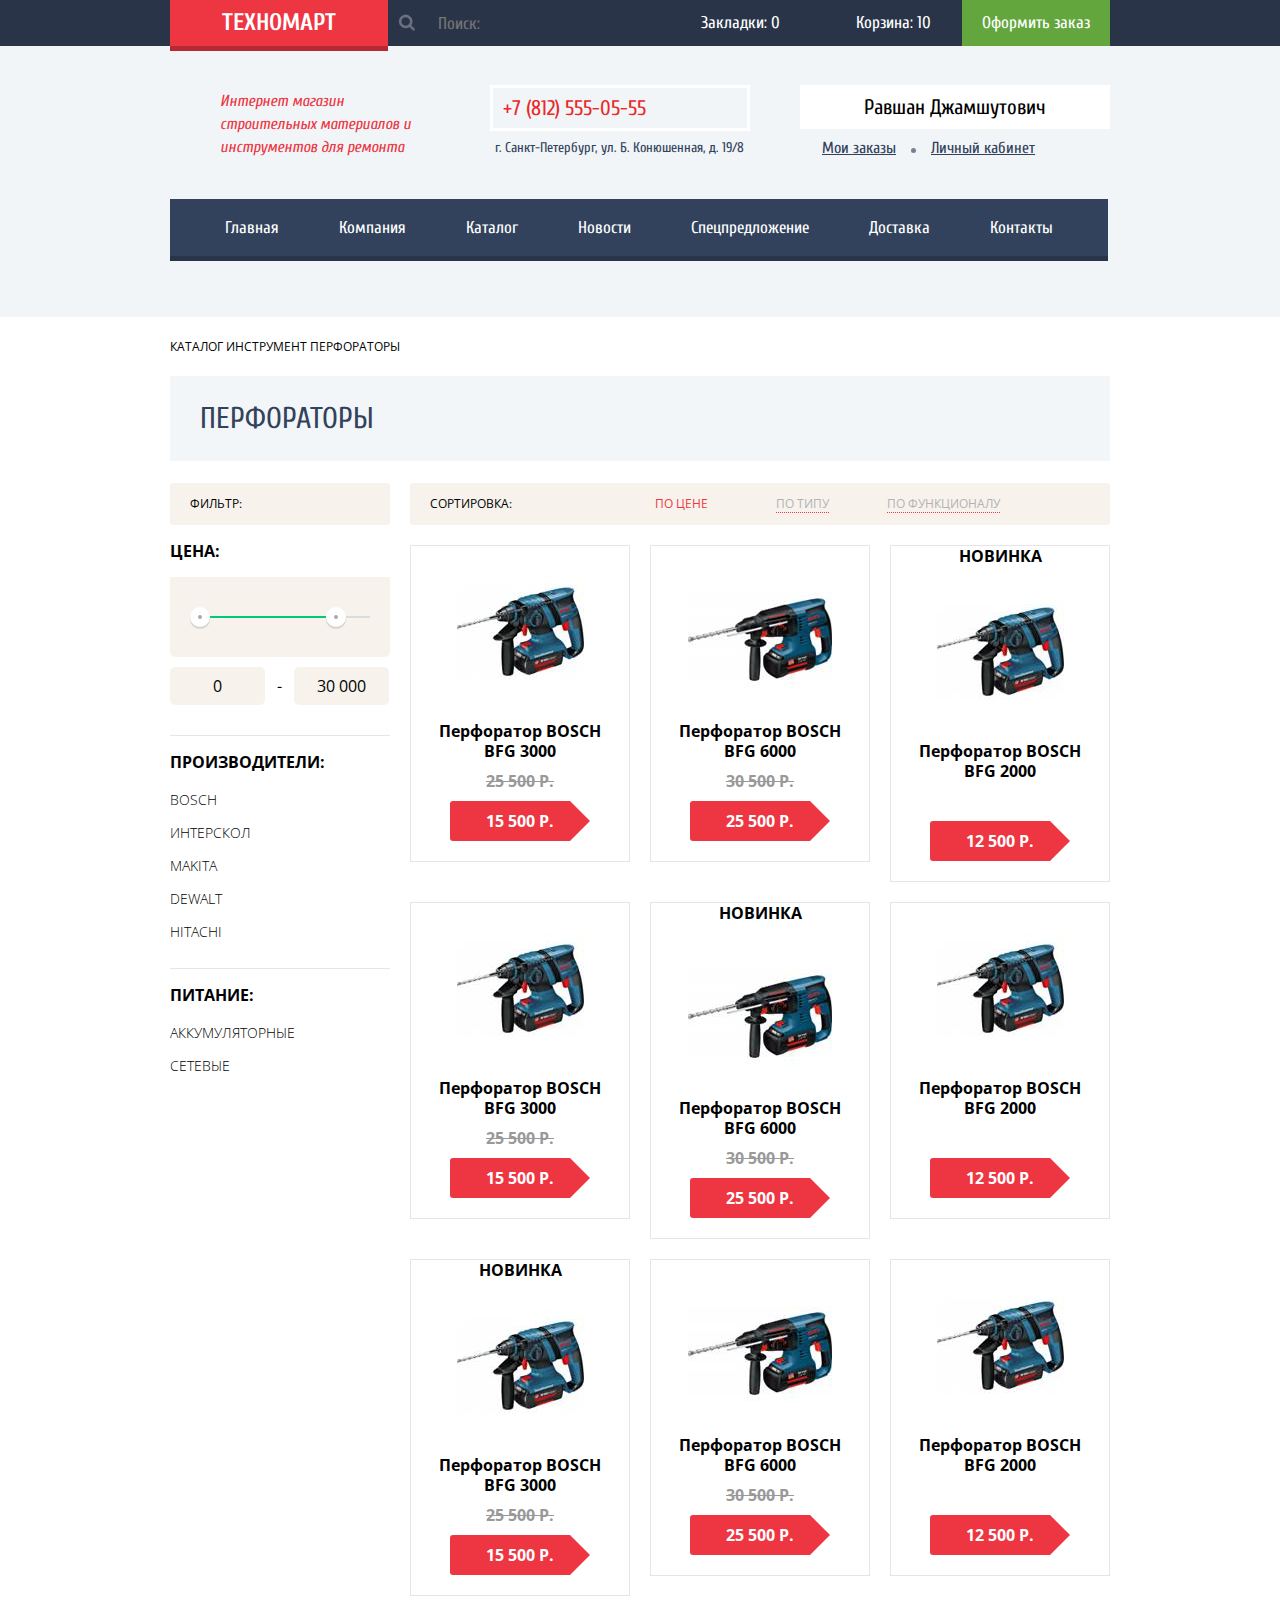
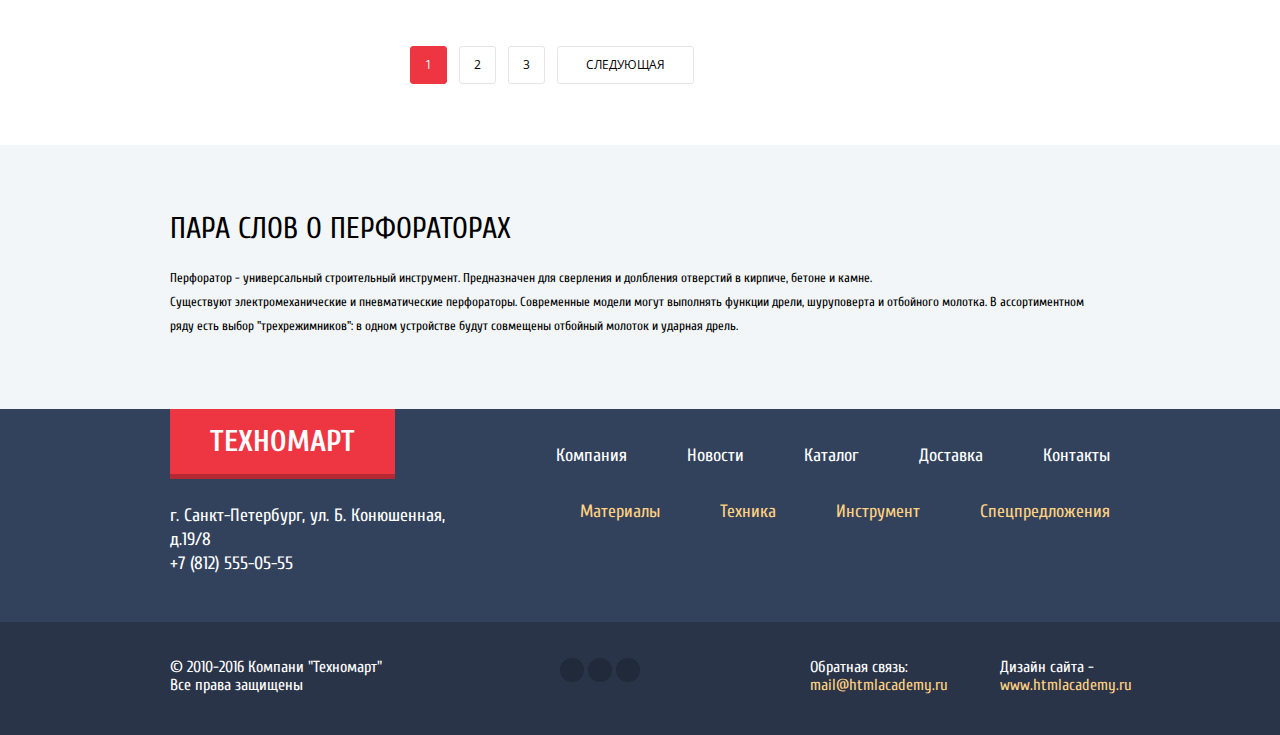
==== catalog.html @ a7010a3a "футер в каталоге" ====
<!DOCTYPE html>
<html>
  <head>
    <title>Интернет-магазин Техномарт - Каталог Товаров</title>
    <meta charset="UTF-8">
    <link href="http://fonts.googleapis.com/css?family=Cuprum:400,700,400italic,700italic&subset=latin,cyrillic" rel="stylesheet" type="text/css">
    <link href="http://fonts.googleapis.com/css?family=Open+Sans:300italic,400italic,600italic,700italic,800italic,400,300,600,700,800&subset=latin,cyrillic-ext" rel="stylesheet" type="text/css">
    <link rel="stylesheet" href="css/normalize.css">
    <link rel="stylesheet" href="css/style.css">
  </head>
  <body>
    <header class="catalog-header">
      <section class="header-top-panel">
        <div class="container clearfix">
          <a class="header-logo" href="index.html">Техномарт</a>
          <input class="search" id="search" type="search" name="search" placeholder="Поиск:">
          <div class="top-panel-right-side">
            <a class="icon-bookmark bookmark spec-menu-item active-bookmark" href="#">Закладки: <span class="bookmark-count">0</span></a>
            <a class="icon-basket basket spec-menu-item active-basket" href="#">Корзина: <span class="basket-count">10</span></a>
            <a class="order" href="#">Оформить заказ</a>
          </div>
        </div>
      </section>
      <div class="container">
        <section class="header-middle-panel clearfix">
          <p class="shop-description">Интернет магазин строительных материалов и инструментов для ремонта</p>
          <div class="address">
            <p class="icon-phone phone-number">+7 (812) 555-05-55</p>
            <p class="street">г. Санкт-Петербург, ул. Б. Конюшенная, д. 19/8</p>
          </div>
          <div class="account-menu catalog-account-menu login-menu">
            <a class="icon-login account-menu-btn account-menu-enter catalog-account-menu-enter" href="#">Войти</a>
            <a class="account-menu-btn account-menu-registration catalog-account-menu-registration" href="#">Регистрация</a>
          </div>
          <div class="user-menu catalog-user-menu login-menu">
            <a class="icon-user account-menu-btn user-menu-profile-btn catalog-user-menu-profile-btn" href="#">Равшан Джамшутович</a>
            <a class="icon-logout logout-btn catalog-logout-btn account-menu-btn" href="#"></a>
            <a class="user-ref user-menu-orders catalog-user-menu-orders" href="#">Мои заказы</a>
            <a class="user-ref user-menu-profile catalog-user-menu-profile" href="#">Личный кабинет</a>
          </div>
        </section>
        <ul class="header-top-menu clearfix">
          <li><a href="index.html">Главная</a></li>
          <li><a href="#">Компания </a></li>
          <li><a href="index.html">Каталог</a></li>
          <li><a href="#">Новости</a></li>
          <li><a href="#">Спецпредложение</a></li>
          <li><a href="#">Доставка</a></li>
          <li><a href="#">Контакты</a></li>
        </ul>
      </div>
    </header>

    <div class="container clearfix">
      <div class="breadcrumbs">
          <a class="icon-home" href="/"></a>
          <a class="icon-right" href="#">Каталог</a>
          <a class="icon-right" href="#">Инструмент</a>
          <span class="icon-right">Перфораторы</span>
      </div>
      <h1 class="catalog-title">Перфораторы</h1>
      <aside class="catalog-refine-controls">
        <div class="catatalog-refine-control-top">
          <div class="catalog-refine-control-title top-bar">Фильтр:</div>
        </div>
        <section class="catalog-control">
          <div class="catalog-control-header">
            <a class="icon-up catalog-control-sub-title sub-title" href="#">Цена:</a>
          </div>
          <div class="catalog-range-filter">
            <div class="range-controls">
              <div class="scala"><div class="bar"></div></div>
              <div class="toggle min-toggle"></div>
              <div class="toggle max-toggle"></div>
            </div>
            <div class="price-controls">
              <input class="min-price" type="text" value="0"> -
              <input class="max-price" type="text" value="30 000">
            </div>
          </div>
        </section>
        <section class="catalog-control">
          <div class="catalog-control-header">
            <a class="icon-up catalog-control-sub-title" href="#">Производители:</a>
          </div>
          <div class="firm-select">
            <ul class="firm-selector selector">
              <li><a class="icon-check-on" href="#">Bosch</a></li>
              <li><a class="icon-check-off" href="#">Интерскол</a></li>
              <li><a class="icon-check-on" href="#">Makita</a></li>
              <li><a class="icon-check-off" href="#">Dewalt</a></li>
              <li><a class="icon-check-off blocked" href="#">Hitachi</a></li>
            </ul>
          </div>
        </section>
        <section class="catatalog-control">
          <div class="catalog-control-header">
            <a class="icon-up catalog-control-sub-title" href="#">Питание:</a>
          </div>
          <div class="power-select">
            <ul class="power-selector selector">
              <li><a class="icon-circle-dot" href="#">Аккумуляторные</a></li>
              <li><a class="icon-circle" href="#">Сетевые</a></li>
            </ul>
          </div>
        </section>
      </aside>
      <section class="catalog-items catalog-catalog-items">
        <div class="catalog-items-sort-bar top-bar">
          <span class="sort">Сортировка:</span>
          <a class="sort-by-price sort-active" href="#">По цене</a>
          <a class="sort-by-type" href="#">По типу</a>
          <a class="sort-by-functional" href="#"> По функционалу</a>
          <a class="icon-up-dir sort-up sort-up-active" href="#"></a>
          <a class="icon-down-dir sort-down" href="#"></a>
        </div>
        <div class="catalog-item-wrapper">
          <div class="catalog-item catalog-catalog-item">
            <div class="flag-new item-new"></div>
            <div class="actions">
                <a href="#" class="icon-basket item-btn buy">Купить</a>
                <a href="#" class="item-btn bookmark">В закладки</a>
            </div>
            <div class="image"><img src="img/bfg3000.jpg" alt="Перфоратор BOSCH BFG 3000"></div>
            <div class="title">Перфоратор BOSCH BFG 3000</div>
            <div class="old-price">25 500 Р.</div>
            <div class="price">15 500 Р.</div>
          </div>
          <div class="catalog-item catalog-catalog-item">
            <div class="flag-new item-new"></div>
            <div class="actions">
                <a href="#" class="icon-basket item-btn buy">Купить</a>
                <a href="#" class="item-btn bookmark">В закладки</a>
            </div>
            <div class="image"><img src="img/bfg6000.jpg" alt="Перфоратор BOSCH BFG 6000"></div>
            <div class="title">Перфоратор BOSCH BFG 6000</div>
            <div class="old-price">30 500 Р.</div>
            <div class="price">25 500 Р.</div>
          </div>
          <div class="catalog-item catalog-catalog-item">
            <div class="flag-new item-new new">Новинка</div>
            <div class="actions">
                <a href="#" class="icon-basket item-btn buy">Купить</a>
                <a href="#" class="item-btn bookmark">В закладки</a>
            </div>
            <div class="image"><img src="img/bfg2000.jpg" alt="Перфоратор BOSCH BFG 2000"></div>
            <div class="title">Перфоратор BOSCH BFG 2000</div>
            <div class="old-price"></div>
            <div class="price">12 500 Р.</div>
          </div>
          <div class="catalog-item catalog-catalog-item">
            <div class="flag-new item-new"></div>
            <div class="actions">
                <a href="#" class="icon-basket item-btn buy">Купить</a>
                <a href="#" class="item-btn bookmark">В закладки</a>
            </div>
            <div class="image"><img src="img/bfg3000.jpg" alt="Перфоратор BOSCH BFG 3000"></div>
            <div class="title">Перфоратор BOSCH BFG 3000</div>
            <div class="old-price">25 500 Р.</div>
            <div class="price">15 500 Р.</div>
          </div>
          <div class="catalog-item catalog-catalog-item">
            <div class="flag-new item-new new">Новинка</div>
            <div class="actions">
                <a href="#" class="icon-basket item-btn buy">Купить</a>
                <a href="#" class="item-btn bookmark">В закладки</a>
            </div>
            <div class="image"><img src="img/bfg6000.jpg" alt="Перфоратор BOSCH BFG 6000"></div>
            <div class="title">Перфоратор BOSCH BFG 6000</div>
            <div class="old-price">30 500 Р.</div>
            <div class="price">25 500 Р.</div>
          </div>
          <div class="catalog-item catalog-catalog-item">
            <div class="flag-new item-new"></div>
            <div class="actions">
                <a href="#" class="icon-basket item-btn buy">Купить</a>
                <a href="#" class="item-btn bookmark">В закладки</a>
            </div>
            <div class="image"><img src="img/bfg2000.jpg" alt="Перфоратор BOSCH BFG 2000"></div>
            <div class="title">Перфоратор BOSCH BFG 2000</div>
            <div class="old-price"></div>
            <div class="price">12 500 Р.</div>
          </div>
          <div class="catalog-item catalog-catalog-item">
            <div class="flag-new item-new new">Новинка</div>
            <div class="actions">
                <a href="#" class="icon-basket item-btn buy">Купить</a>
                <a href="#" class="item-btn bookmark">В закладки</a>
            </div>
            <div class="image"><img src="img/bfg3000.jpg" alt="Перфоратор BOSCH BFG 3000"></div>
            <div class="title">Перфоратор BOSCH BFG 3000</div>
            <div class="old-price">25 500 Р.</div>
            <div class="price">15 500 Р.</div>
          </div>
          <div class="catalog-item catalog-catalog-item">
            <div class="flag-new item-new"></div>
            <div class="actions">
                <a href="#" class="icon-basket item-btn buy">Купить</a>
                <a href="#" class="item-btn bookmark">В закладки</a>
            </div>
            <div class="image"><img src="img/bfg6000.jpg" alt="Перфоратор BOSCH BFG 6000"></div>
            <div class="title">Перфоратор BOSCH BFG 6000</div>
            <div class="old-price">30 500 Р.</div>
            <div class="price">25 500 Р.</div>
          </div>
          <div class="catalog-item catalog-catalog-item">
            <div class="flag-new item-new"></div>
            <div class="actions">
                <a href="#" class="icon-basket item-btn buy">Купить</a>
                <a href="#" class="item-btn bookmark">В закладки</a>
            </div>
            <div class="image"><img src="img/bfg2000.jpg" alt="Перфоратор BOSCH BFG 2000"></div>
            <div class="title">Перфоратор BOSCH BFG 2000</div>
            <div class="old-price"></div>
            <div class="price">12 500 Р.</div>
          </div>
        </div>
        <div class="page-switcher">
          <a class="btn-prev" href="#">Предыдущая</a>
          <a class="page page-active" href="#">1</a>
          <a class="page" href="#">2</a>
          <a class="page" href="#">3</a>
          <a class="btn-next" href="#">Следующая</a>
        </div>
      </section>
    </div>

    <section class="items-description">
      <div class="container">
        <div class="items-description-title">Пара слов о перфораторах</div>
        <p class="items-description-text text">Перфоратор - универсальный строительный инструмент.
          Предназначен для сверления и долбления отверстий в кирпиче, бетоне и камне.<br>
          Существуют электромеханические и пневматические перфораторы. Современные модели могут
          выполнять функции дрели, шуруповерта и отбойного молотка. В ассортиментном ряду есть
          выбор "трехрежимников": в одном устройстве будут совмещены отбойный молоток и ударная дрель.</p>
      </div>
    </section>

    <footer>
      <section class="footer-top-panel">
        <div class="container clearfix">
          <div class="footer-address">
            <a class="footer-logo" href="index.html">Техномарт</a>
            <p>г. Санкт-Петербург, ул. Б. Конюшенная, д.19/8</p>
            <p>+7 (812) 555-05-55</p>
          </div>
          <div class="footer-menu clearfix">
            <ul class="footer-menu-top menu">
              <li><a href="#">Компания</a></li>
              <li><a href="#">Новости</a></li>
              <li><a href="catalog.html">Каталог</a></li>
              <li><a href="#">Доставка</a></li>
              <li><a href="#">Контакты</a></li>
            </ul>
            <ul class="footer-menu-bottom menu">
              <li><a href="#">Материалы</a></li>
              <li><a href="#">Техника</a></li>
              <li><a href="#">Инструмент</a></li>
              <li><a href="#">Спецпредложения</a></li>
            </ul>
          </div>
        </div>
      </section>
      <section class="footer-bottom-panel">
        <div class="container clearfix">
          <p class="copyright">&copy; 2010-2016 Компани "Техномарт" Все права защищены</p>
          <div class="social-buttons">
            <a class="icon-vk btn-social" href="http://vk.com"></a>
            <a class="icon-facebook btn-social" href="http://facebook.com"></a>
            <a class="icon-instagramm btn-social" href="http://instagram.com"></a>
          </div>
          <div class="designer contact-text"><p>Дизайн сайта -</p><a class="ref" href="http://htmlacademy.ru">www.htmlacademy.ru</a></div>
          <div class="email contact-text"><p>Обратная связь:</p><a class="ref" href="mailto:mail@htmlacademy.ru">mail@htmlacademy.ru</a></div>
        </div>
      </section>
    </footer>
  </body>
</html>
---- css/style.css ----
html, body {
  min-width: 960px;
  padding: 0;
  font-size: 16px;
  font-family: 'Cuprum', sans-serif;
}

 a:link,
 a:visited,
 a:hover,
 a:active {
  text-decoration: none;
  color: #fff;
}

.container {
  width: 940px;
  margin: 0 auto;
  padding: 1px 20px;
}

.header-top-panel .container {
  padding-top: 0;
  padding-bottom: 0;
}

.btn {
  display: inline-block;
  padding-top: 14px;
  padding-bottom: 14px;
  font-size: 14px;
  text-transform: uppercase;
  background-color: #ee3643;
  border-radius: 5px;
}

.btn:hover {
  background-color: #ca2c37;
}
.btn:active {
  background-color: #ba2732;
}

.new-banner {
  position: absolute;
  top: 0;
  right: 0;
  z-index: 10;
  display: none;
  width: 60px;
  height: 60px;
  background-image: url("../img/new-banner.png");
  background-repeat: no-repeat;
}

.item-new {
  top: -1px;
  right: -1px;
}

.new {
  display: inline-block;
}

.clearfix:after {
  content: "";
  display: table;
  clear: both;
}

header {
  margin-bottom: 60px;
  background-color: #f1f5f7;
}

.header-top-panel {
  margin-bottom: 38px;
  font-size: 0;
  line-height: 18px;
  color: #fff;
  background-color: #293449;
}

.header-logo {
  display: block;
  float: left;
  padding: 10px 52px;
  font-size: 24px;
  line-height: 26px;
  font-weight: bold;
  text-transform: uppercase;
  background-color: #ee3643;
  box-shadow: 0 5px 0 #b52933;
}

.header-logo:hover {
  background-color: #ca2c37;
}
.header-logo:active {
  background-color: #ba2732;
}

.search {
  float: left;
  width: 100%;
  max-width: 213px;
  padding-top: 13.5px;
  padding-left: 50px;
  padding-bottom: 13.5px;
  font-size: 17px;
  color: #fff;
  white-space: nowrap;
  background-color: #293449;
  background-image: url("../img/sprite.png");
  background-repeat: no-repeat;
  background-position: 0 -1079px;
  border: none;
  overflow: hidden;
}

.bookmark-count,
.basket-count {
  display: inline-block;
  width: 15px;
  text-align: left;
}

.search:hover {
  background-color: #212a3a;
  background-position: 0 -1190px;
}

.search:focus {
  color: #000;
  background-color: #fff;
  background-position: 0 -1153px;
  outline: none;
}

.top-panel-right-side {
  float: right;
  text-align: right;
}

.spec-menu-item {
  display: inline-block;
  padding: 14px 0;
  padding-left: 40px;
  padding-right: 30px;
  font-size: 17px;
}

a.spec-menu-item:before {
  margin-right: 15px;
  margin-left: 0;
}

.spec-menu-item:hover {
  background-color: #212a3a;
}
.spec-menu-item:hover:before {
  opacity: 1;
}
.spec-menu-item:active:before {
  opacity: .7;
}

.bookmark:active,
.basket:active {
  background-color: #161d29;
}

.order {
  display: inline-block;
  padding: 14px 20px;
  background-color: #63a63e;
  font-size: 17px;
}

.order:hover {
  background-color: #5fbb2d;
}
.order:active {
  background-color: #518534;
}

.header-middle-panel {
  margin-bottom: 40px;
}

.shop-description {
  float: left;
  width: 195px;
  margin: 0;
  margin-left: 50px;
  margin-top: 5px;
  line-height: 23px;
  font-style: italic;
  color: #ee3643;
}

.address {
  float: left;
  width: 260px;
  margin-left: 75px;
}

.phone-number {
  position: relative;
  display: block;
  padding: 8px 0;
  padding-left: 10px;
  padding-right: 20px;
  margin: 0;
  margin-bottom: 8px;
  font-size: 21px;
  color: #e9292a;
  border: 3px solid #ffffff;
}

 p.icon-phone:before {
  padding-right: 5px;
  color: #000;
}

.street {
  font-size: 14px;
  margin: 0;
  margin-left: 5px;
  line-height: 18px;
  color: #32425c;
}

.login-menu {
  float: right;
  width: 350px;
  font-size: 0;
  text-align: right;
}

.login-menu a:link,
.login-menu a:visited {
  color: #000;
}

.account-menu-btn {
  display: inline-block;
  font-size: 21px;
  background-color: #fff;
}

.login-menu .account-menu-btn:hover {
  color: #ee3643;
}

.login-menu .account-menu-btn:hover:before {
  color: #404f67;
  opacity: 1;
}

.login-menu .account-menu-btn:active,
.login-menu .account-menu-btn:active:before {
  color: #c5c5c5;
}

.account-menu-enter-btn {
  position: relative;
  padding: 10px 25px;
  padding-left: 15px;
}

a.icon-login:before {
  padding-right: 5px;
}

.account-menu-registration-btn {
  padding: 10px 25px;
  margin-left: 10px;
}

.user-menu-profile-btn {
  position: relative;
  width: 290px;
  padding: 10px 0;
  padding-left: 10px;
  padding-right: 10px;
  margin-bottom: 10px;
  text-align: center;
}

a.icon-user:before {
  padding-right: 10px;
  font-size: 18px;
}

.login-menu .user-menu-profile-btn:hover {
  color: #000;
}
.login-menu .user-menu-profile-btn:active {
  color: #c5c5c5;
}

.login-menu .user-menu-profile-btn:hover:before {
  color: #32425c;
  opacity: 1;
}

.login-menu .user-menu-profile-btn:active:before {
  color: #c5c5c5;
}

a.icon-logout:before {
  padding-top: 11px;
  padding-left: 20px;
  padding-right: 5px;
  padding-bottom: 12px;
}

.user-menu .user-ref {
  display: inline-block;
  font-size: 16px;
  text-decoration: underline;
}

.user-menu .catalog-user-menu-profile  {
  margin-right: 75px;
}

.user-menu .user-ref:link,
.user-menu .user-ref:visited {
  color: #32425c;
}

.user-menu a.user-ref:hover {
  color: #ee3643;
  }
.user-menu a.user-ref:active {
  color: #c5cad0;
}

.user-menu .user-menu-orders {
  margin-left: 20px;
}

.user-menu .user-menu-orders:after {
  content: "";
  display: inline-block;
  width: 5px;
  height: 5px;
  margin: 0 15px;
  background-color: #768293;
  border-radius: 50%;
}

.account-menu {
  display: block;
}
.account-menu-enter-btn {
  display: inline-block;
}
.account-menu-registration-btn {
  display: inline-block;
}

.user-menu {
  display: none;
}
.user-menu-profile-btn {
  display: none;
}
.user-menu-orders {
  display: none;
}
.user-menu-profile {
  display: none;
}
.logout-btn {
  display: none;
}

.catalog-account-menu {
  display: none;
  }
.catalog-account-menu-enter-btn {
  display: none;
  }
.catalog-account-menu-registration-btn {
  display: none;
  }

.catalog-user-menu {
  display: block;
  }
.catalog-user-menu-profile-btn {
  display: inline-block;
  }
.catalog-user-menu-orders {
  display: inline-block;
  }
.catalog-user-menu-profile {
  display: inline-block;
  }
.catalog-logout-btn {
  display: inline-block;
  }

.header-top-menu {
  padding: 0;
  margin-bottom: 55px;
}

.header-top-menu li {
  float: left;
  list-style: none;
  background-color: #32425c;
  border-bottom: 5px solid #293449;
}

.header-top-menu li a {
  display: block;
  padding: 20px 30px;
  font-size: 17px;
  line-height: 17px;
}

.header-top-menu li:first-child a {
  margin-left: 25px;
}

.header-top-menu li:last-child a {
  margin-right: 25px;
}

.header-top-menu li:hover a {
  background-color: #293449;
}
.header-top-menu li:active a {
  background-color: #1d2739;
}
.header-top-menu li:active a {
  color: #a8abaf;
}

.catalog-header {
  margin-bottom: 0;
}

.promo-block {
  margin-bottom: 30px;
}

.block {
  position: relative;
  float: left;
  width: 300px;
  padding-right: 95px;
  margin-right: 20px;
  margin-bottom: 20px;
  background-color: #126578;
  box-sizing: border-box;
  overflow: hidden;
}

.block:nth-child(n+3) {
  float: right;
  margin-right: 0;
}

.block-title {
  margin-top: 23px;
  margin-left: 25px;
  margin-bottom: 15px;
  font-size: 24px;
  font-weight: bold;
  color: #fff;
}

.block-btn {
  display: inline-block;
  padding: 12px 25px;
  margin-left: 20px;
  margin-bottom: 20px;
  font-size: 14px;
  text-transform: uppercase;
  background-color: rgba(100,100,100,.2);
  border-radius: 4px;
}

.block:nth-child(3) .block-btn {
  padding: 12px 30px;
}
.block:last-child .block-btn   {
  padding: 12px 35px;
}
.block-btn:hover {
  background-color: rgba(100,100,100,.5);
}
.block-btn:active {
  background-color: rgba(100,100,100,.7);
}
.materials {
  background-color: #f6b22d;
}
.tools {
  background-color: #4aafde;
}
.equipment {
  background-color: #cc79d1;
}
.sale {
  background-color: #85d179;
}
.delivery {
  background-color: #f6b22d;
}

.materials:before {
  content: "";
  position: absolute;
  right: 35px;
  top: 50%;
  display: inline-block;
  width: 44px;
  height: 65px;
  margin-top: -32.5px;
  background-image: url("../img/button_materials.png");
  background-repeat: no-repeat;
}

.tools:before {
  content: "";
  position: absolute;
  right: 25px;
  top: 50%;
  display: inline-block;
  width: 75px;
  height: 61px;
  margin-top: -30.5px;
  background-image: url("../img/button_tools.png");
  background-repeat: no-repeat;
}

.equipment:before {
  content: "";
  position: absolute;
  right: 25px;
  top: 50%;
  display: inline-block;
  width: 78px;
  height: 62px;
  margin-top: -31px;
  background-image: url("../img/button_equipment.png");
  background-repeat: no-repeat;
}

.sale:before {
  content: "";
  position: absolute;
  right: 40px;
  top: 50%;
  display: inline-block;
  width: 59px;
  height: 72px;
  margin-top: -36px;
  background-image: url("../img/button_sale.png");
  background-repeat: no-repeat;
}

.delivery:before {
  content: "";
  position: absolute;
  right: 25px;
  top: 50%;
  display: inline-block;
  width: 78px;
    height: 63px;
  margin-top: -31.5px;
  background-image: url("../img/button_delivery.png");
  background-repeat: no-repeat;
}

.promo-slider {
  position: relative;
  float: left;
  width: 620px;
  height: 270px;
  background-color: #664277;
}

.promo-slider .promo-slide {
  position: absolute;
  width: 100%;
  height: 100%;
  padding: 0;
  margin: 0;
}

.promo-slider img {
  width: 100%;
  height: 100%;
}

.promo-slide-title {
  position: absolute;
  width: 50%;
  padding-top: 25px;
  padding-left: 25px;
  margin: 0;
  color: #fff;
}

.promo-slide-title h4 {
  padding: 0;
  margin: 0;
  font-size: 36px;
  font-weight: bold;
  text-transform: uppercase;
}

.promo-slide-title p {
  padding: 0;
  margin: 0;
  font-size: 18px;
  line-height: 24px
}

a.promo-slider-btn:before {
  position: absolute;
  z-index: 500;
  display: block;
  padding: 0;
  margin: 0;
  margin-top: -23px;
  font-size: 46px;
  opacity: 1;
}

a.icon-left:before {
  top: 50%;
  left: 15px;
}

a.icon-right:before {
  top: 50%;
  right: 15px;
}

.open-catalog-btn {
  position: absolute;
  bottom: 25px;
  left: 25px;
  z-index: 500;
  padding-left: 50px;
  padding-right: 50px;
  margin: 0;
}

.promo-slide {
  display: none;
}

.switcher {
  position: relative;
  margin-top: 210px;
  text-align: center
}

.switch-btn {
  display: inline-block;
  width: 6px;
  height: 6px;
  background-color: #fff;
  border: 2px solid #fff;
  border-radius: 50%;
}

.switch-btn-1 {
  margin-right: 5px;
}

.active-promo-slide {
  display: block;
}
.active-switch-btn {
  background-color: red;
}

.index-title {
  margin-bottom: 20px;
  background-color: #f7f3ec;
}

.index-title  h3 {
  display: inline-block;
  max-width: 450px;
  margin: 25px 30px;
  margin-right: 0;
  font-size: 30px;
  text-transform: uppercase;
  color: #32425c;
}

.all-items-btn {
  float: right;
  max-width: 300px;
  padding: 10px 55px;
  padding-right: 55px;
  margin-right: 25px;
  margin-top: 25px;
  margin-bottom: 25px;
  white-space: nowrap;
  overflow: hidden;
}

.all-firms-btn {
  float: right;
  padding: 10px 70px;
  padding-right: 70px;
  margin-right: 25px;
  margin-top: 25px;
}


.catalog-item {
  position: relative;
  display: inline-block;
  width: 218px;
  margin-right: 16px;
  margin-bottom: 20px;
  font-family: 'Open Sans', sans-serif;
  line-height: 20px;
  font-weight: 700;
  text-transform: uppercase;
  text-align: center;
  vertical-align: top;
  background-color: #fff;
  border: 1px solid #e5e5e5;
}

.catalog-item:nth-child(4n) {
  margin-right: 0;
}

.catalog-item img {
  max-width: 210px;
  max-height: 170px;
}

.actions {
  position: absolute;
  top: 0;
  left: 0;
  z-index: 20;
  display: none;
  width: 218px;
  height: 88px;
  padding: 40px 0;
  font-family: 'Cuprum', sans-serif;
  background-color: rgba(255,255,255,0.9);
}

.item-btn {
  display: block;
  width: 129px;
  padding: 7px 0;
  margin: 0 auto;
  margin-bottom: 7px;
  font-size: 14px;
  line-height: 18px;
  text-decoration: none;
  color: #fff;
  background-color: #63a63e;
  border: 3px solid #63a63e;
  border-bottom-color: #367315;
  border-radius: 5px;
}

.catalog-item .buy {
  position: relative;
  width: 124px;
  padding-right: 5px;
}

.catalog-item a.icon-basket:before {
  padding-right: 15px;
  font-size: 16px;
}

.catalog-item .bookmark {
  color: #32425c;
  background: #fff;
  border-bottom-color: #63a63e;
}

.catalog-item:hover .actions {
  display: block;
}
.catalog-item:hover {
  box-shadow: 0 5px 15px 3px #bababa;
}

.catalog-item:hover .new-banner {
  top: 0;
  right: 0;
}

.buy:hover {
  background-color: #5fbb2d;
  border-top-color: #5fbb2d;
  border-left-color: #5fbb2d;
  border-right-color: #5fbb2d;
}

.buy:active {
  background-color: #518534;
  border-color: #518534;
}

.buy:hover:before {
  opacity: 1;
}

.bookmark:hover {
  border-color: #32425c;
}

.bookmark:active {
  color: #c1c6ce;
  border-color: #c1c6ce;
}

.image {
  width: 218px;
  height: 130px;
  padding-top: 30px;
}

.catalog-item > .title {
  min-height: 20px;
  padding: 0 20px;
  margin-top: 15px;
  margin-bottom: 10px;
  text-transform: none;
}

.price {
  position: relative;
  width: 80px;
  padding: 10px 30px;
  margin: 10px auto;
  margin-bottom: 20px;
  color: #fff;
  background: #ee3643;
  border-radius: 3px;
}

.price:after {
  content: "";
  position: absolute;
  top: 0;
  right: -20px;
  width: 0;
  height: 0;
  border: 20px solid #fff;
  border-left-color: #ee3643;
}

.old-price {
  min-height: 20px;
  text-decoration: line-through;
  color: #999;
}

.catalog-items-sort-bar {
  position: relative;
}

.catalog-items-sort-bar span {
  display: inline-block;
  margin-top: 12px;
  margin-bottom: 12px;
}

.catalog-items-sort-bar a {
  margin-top: 12px;
  margin-bottom: 12px;
}

.catalog-items-sort-bar > a {
  border-bottom: 1px dotted #ee3643;
}

.catalog-items-sort-bar a:link,
.catalog-items-sort-bar a:visited,
.catalog-items-sort-bar a:active {
  color: #b2b2b2;
}

.sort {
  margin-left: 20px;
}

.sort-by-price {
  margin-left: 140px;
}

.sort-by-type {
  margin-left: 65px;
}

.sort-by-functional {
  margin-left: 55px;
}

.catalog-items-sort-bar a:hover {
  color: #000;
  border-bottom: 1px solid #ee3643;
}

a.sort-up,
a.sort-down {
  position: absolute;
  top: 50%;
  margin-top: -12.5px;
  font-size: 23px;
  border: none;
}

a.icon-up-dir {
  right: 40px;
}

a.icon-down-dir {
  right: 10px;
}

.catalog-items-sort-bar .sort-up-active:before,
.catalog-items-sort-bar .sort-down-active:before {
  color: #ee3643;
  opacity: 1;
}

.catalog-items-sort-bar .sort-up:hover:before,
.catalog-items-sort-bar .sort-down:hover:before {
  opacity: .5;
}

.catalog-items-sort-bar .sort-up:hover,
.catalog-items-sort-bar .sort-down:hover {
  border: none;
}

.catalog-items-sort-bar .sort-up-active:hover:before,
.catalog-items-sort-bar .sort-down-active:hover:before {
  opacity: 1;
}

.catalog-items-sort-bar .sort-active,
.catalog-items-sort-bar .sort-active:hover {
  border: none;
}

.catalog-items-sort-bar .sort-active:link,
.catalog-items-sort-bar .sort-active:hover,
.catalog-items-sort-bar .sort-active:visited,
.catalog-items-sort-bar .sort-active:active {
  color: #ee3643; }

.catalog-catalog-items {
  float: right;
  width: 700px;
  margin-bottom: 0;
}

.catalog-catalog-item {
  margin-bottom: 20px;
}

.catalog-catalog-item:nth-child(4n) {
  margin-right: 16px;
}
.catalog-catalog-item:nth-child(3n) {
  margin-right: 0;
}

.catalog-catalog-item:nth-last-child(1),
.catalog-catalog-item:nth-last-child(2),
.catalog-catalog-item:nth-last-child(3) {
  margin-bottom: 0;
}

.page-switcher a {
  display: inline-block;
  padding: 9px 14px;
  margin-top: 50px;
  margin-bottom: 60px;
  margin-right: 8px;
  font-family: 'Open Sans', sans-serif;
  font-size: 12px;
  line-height: 18px;
  text-transform: uppercase;
  border: 1px solid #e5e5e5;
  border-radius: 3px;
}
a.btn-next {
  padding-left: 28px;
  padding-right: 28px;
}

.page-switcher .page-active {
  background-color: #ee3643;
  border-color: #ee3643;
  border-radius: 3px;
}
.page-switcher a:link,
.page-switcher a:visited {
  color: #000;
}

.page-switcher .page-active:link,
.page-switcher .page-active:visited {
  color: #fff;
}

.page-switcher a:hover {
  border: 1px solid #bdc6ca;
}
.page-switcher a:active {
  border: 1px solid #ee3643;
}

.page-switcher .page-active:hover {
  border-color: #ee3643;
}

.page-switcher .page-active:active {
  border-color: #ee3643;
}

.page-switcher .btn-prev {
  display: none;
}

.catalog-firms {
  margin-bottom: 65px;
}

.catalog-firm {
  float: left;
  width: 218px;
  height: 145px;
  margin-right: 20px;
  margin-bottom: 20px;
  text-align: center;
  background-color: #fff;
  border: 1px solid #e5e5e5;
}

.catalog-firm:hover {
  box-shadow: 0 7px 30px 3px #bababa;
}

.catalog-firm:active {
  box-shadow: 0 3px 10px 3px #bababa;
  opacity: .4;
}

.catalog-firm:nth-child(4n) {
  margin-right: 0;
}

.catalog-firm a {
  display: block;
  height: inherit;
}

.catalog-firm img {
  display: block;
  max-width: 210px;
  max-height: 130px;
  margin: 0 auto;
}

.catalog-firm .firm-logotip-1 {
  margin-top: 55px;
}
.catalog-firm .firm-logotip-2 {
  margin-top: 55px;
}
.catalog-firm .firm-logotip-3 {
  margin-top: 50px;
}
.catalog-firm .firm-logotip-4 {
  margin-top: 20px;
}
.catalog-firm .firm-logotip-5 {
  margin-top: 55px;
}
.catalog-firm .firm-logotip-6 {
  margin-top: 35px;
}
.catalog-firm .firm-logotip-7 {
  margin-top: 25px;
}
.catalog-firm .firm-logotip-8 {
  margin-top: 35px;
}

.services {
  margin-bottom: 75px;
  background-color: #f2f6f8;
}

.services-title {
  margin-top: 60px;
  margin-bottom: 25px;
  font-size: 30px;
  text-transform: uppercase;
}

.services-description {
  width: 400px;
  margin-bottom: 70px;
  font-size: 14px;
  line-height: 24px;
}

.tabs {
  position: relative;
  float: left;
  width: 240px;
  padding: 0;
  margin: 0;
  margin-bottom: 100px;
  list-style: none;
  background-color: #32425c;
}

.tabs:after {
  content: "";
  position: absolute;
  top: 50%;
  right: 0;
  width: 10px;
  height: 272px;
  margin-top: -136px;
  background-image: url("../img/vert-border.png");
  background-repeat: no-repeat;
}

.tabs a {
  display: block;
  padding: 18px 22px;
  font-size: 21px;
  font-weight: bold;
  box-shadow:
    0 1px #293449,
    0 -1px #405069;
}

.tabs .active-tab a {
  background-color: #fff;
  box-shadow: none;
}

.tabs .active-tab a:link,
.tabs .active-tab a:visited,
.tabs .active-tab a:active {
  color: #32425c;
}

.tabs li a:hover {
  background-color: #293449;
}

.tabs .active-tab a:hover {
  color: #32425c;
  background-color: #fff;
}

.tab-slides {
  position: relative;
  width: 620px;
  margin-left: 320px;
}

.tab-slide {
  position:relative;
  display: none;
  width: inherit;
}

.active-tab-slide {
  display: block;
}

.tab-slide-title {
  margin-top: 0;
  margin-bottom: 20px;
  font-size: 36px;
  color: #32425c;
  text-transform: uppercase;
}

.tab-slide-text {
  position: relative;
  z-index: 1;
  display: block;
  margin: 0;
  margin-bottom: 30px;
  font-size: 13px;
  line-height: 24px;
}

.tab-slide-text .tab-slide-text-1 {
  width: 350px;
  margin: 0;
}

.tab-slide-text .tab-slide-text-2 {
  width: 350px;
  margin: 0;
}

.tab-second .tab-slide-text .tab-slide-text-2,
.tab-third .tab-slide-text .tab-slide-text-2  {
  width: 350px;
}

.credit-btn {
  padding-left: 45px;
  padding-right: 45px;
  margin-top: 0;
  margin-left: 0;
}

.tab-first:after {
  content: "";
  position: absolute;
  z-index: 0;
  top: 20px;
  right: 0;
  width: 468px;
  height: 261px;
  background-image: url("../img/service-delivery.png");
  background-repeat: no-repeat;
}

.tab-second:after {
  content: "";
  position: absolute;
  top: 20px;
  right: 0;
  z-index: 0;
  width: 468px;
  height: 261px;
  background-image: url("../img/service-guaranty.png");
  background-repeat: no-repeat;
}

.tab-third:after {
  content: "";
  position: absolute;
  top: 20px;
  right: 0;
  z-index: 0;
  width: 468px;
  height: 261px;
  background-image: url("../img/service-credit.png");
  background-repeat: no-repeat;
}

.company-description {
  float: left;
  width: 515px;
  margin-bottom: 85px;
}

.company-title {
  margin: 0;
  margin-bottom: 25px;
  font-size: 30px;
  text-transform: uppercase;
}

.text {
  margin: 0;
  margin-bottom: 25px;
  font-size: 13px;
  line-height: 24px;
  }

.transport-companies {
  padding: 0 5px;
  margin: 0;
  margin-bottom: 38px;
  font-size: 18px;
  line-height: 20px;
  font-weight: bold;
  list-style: none;
}

.transport-companies li {
  margin-bottom: 15px;
}

.transport-companies li:before {
  content: "";
  position: relative;
  top: -6px;
  right: 5px;
  display: inline-block;
  width: 25px;
  height: 2px;
  background: url("../img/sprite.png") no-repeat -10px -1424px;
}

.more-btn {
  padding: 10px 40px;
  width: 140px;
  margin: 0;
  margin-top: 5px;
}

.contacts {
  float: right;
  width: 300px;
}

.contacts-text {
  width: 180px;
}

.map {
  margin-bottom: 40px;
}

.map img {
  max-width: 300px;
  max-height: 157px;
}

.lost-btn {
  padding: 10px 61px;
  margin: 0;
  margin-top: 5px;
}

.breadcrumbs {
  padding: 0;
  margin: 20px 0;
  font-family: 'Open Sans', sans-serif;
  font-size: 12px;
  line-height: 18px;
  text-transform: uppercase;
}

.breadcrumbs a:link,
.breadcrumbs a:visited,
.breadcrumbs a:hover,
.breadcrumbs a:active {
  color: #000;
}

a.icon-home:before {
  padding-right: 0;
  font-size: 16px;
}

.breadcrumbs a.icon-right:before,
.breadcrumbs span.icon-right:before {
  padding-left: 5px;
  padding-right: 5px;
  font-size: 14px;
}

.catalog-title {
  padding: 25px 30px;
  margin: 0;
  margin-bottom: 22px;
  font-size: 30px;
  font-weight: normal;
  text-transform: uppercase;
  color: #32425c;
  background-color: #f2f6f8;
}

.catalog-refine-controls {
  float: left;
  width: 220px;
  font-family: 'Open Sans', sans-serif;
  text-transform: uppercase;
}

.catalog-refine-controls a:link,
.catalog-refine-controls a:visited,
.catalog-refine-controls a:active {
  color: #000;
}

.top-bar {
  margin-bottom: 20px;
  font-family: 'Open Sans', sans-serif;
  font-size: 12px;
  line-height: 18px;
  text-transform: uppercase;
  background-color: #f7f3ec;
  border-radius: 3px;
}

.catalog-refine-control-title {
  padding: 12px 20px;
  margin-bottom: 0;
}

.range-controls {
  position: relative;
  padding: 39px 20px;
  margin-top: 15px;
  margin-bottom: 10px;
  background-color: #f7f3ec;
  border-bottom-left-radius: 5px;
  border-bottom-right-radius: 5px;
}

.range-controls .scala {
  height: 2px;
  background-color: #d7dcde;
}

.range-controls .bar {
  height: inherit;
  width: 80%;
  background-color: #00ca74;
}

.range-controls .toggle {
  position: absolute;
  top: 30px;
  left: 20px;
  width: 4px;
  height: 4px;
  background-color: #ababab;
  border: 8px solid #fff;
  border-radius: 50%;
  box-shadow: 0 2px 1px #d4d1cb;
}

.range-controls .max-toggle {
  left: 156px;
}

.price-controls input {
  width: 95px;
  padding: 8px 0;
  margin-bottom: 30px;
  text-align: center;
  background-color: #f7f3ec;
  border: none;
  border-radius: 5px;
}

.price-controls input:focus {
  outline: none;
}

.price-controls .max-price {
  margin-left: 8px;
}

.price-controls .min-price {
  margin-right: 8px;
}

.catalog-control-header {
  position: relative;
}

.catalog-control-sub-title {
  display: block;
  padding-top: 15px;
  margin-bottom: 10px;
  font-weight: 700;
}

.catalog-control-sub-title {
  border-top: 1px solid #e5e5e5;
}

.sub-title {
  border-top: none;
}

a.icon-up:before {
  position: absolute;
  right: 10px;
  margin: 0;
  margin-top: -3px;
  font-size: 28px;
}

.selector {
  position: relative;
  padding: 0;
  margin: 0;
  margin-bottom: 20px;
  font-size: 14px;
  font-weight: 200;
  list-style: none;
}

.selector li {
  position: relative;
}

.selector li a{
  display: block;
  padding-left: 0;
  padding-top: 7px;
  padding-bottom: 7px;
}

a.icon-check-on:before,
a.icon-check-off:before,
a.icon-circle:before,
a.icon-circle-dot:before {
  position: relative;
  top: 0.15em;
  padding-right: 10px;
  margin: 0;
  font-size: 25px;
}

a.icon-check-on:hover:before,
a.icon-check-off:hover:before,
a.icon-circle:hover:before,
a.icon-circle-dot:hover:before,
a.icon-up:hover:before {
  opacity: .5;
}

a.blocked:before {
  color: #e9e9e9;
  opacity: 1;
}
a.blocked:hover:before {
  color: #e9e9e9;
  opacity: 1;
}

.items-description {
  background-color: #f2f6f8;
}

.items-description-title {
  padding-top: 65px;
  padding-bottom: 20px;
  font-size: 30px;
  text-transform: uppercase;
}

.items-description-text {
  margin-bottom: 70px;
}

footer {
  color: #fff;
}

.footer-top-panel {
  background-color: #32425c;
}

.footer-address {
  float: left;
  width: 320px;
  margin-bottom: 45px;
}

.footer-logo {
  display: inline-block;
  padding: 15px 40px;
  margin-top: -1px;
  margin-bottom: 30px;
  font-size: 30px;
  font-weight: bold;
  text-transform: uppercase;
  background-color: #ee3643;
  box-shadow: 0 5px #b52933;
}

.footer-address > p {
  margin: 0;
  font-size: 18px;
  line-height: 24px;
}

.footer-menu {
  float: right;
  width: 560px;
}

.menu {
  float: right;
  padding: 0;
  margin: 0;
  margin-top: 35px;
  font-size: 18px;
  list-style: none;
}

.footer-menu-top > li {
  display: inline-block;
  margin-right: 55px;
}

.footer-menu-top > li:last-child {
  margin-right: 0;
}

.footer-menu-bottom > li {
  display: inline-block;
  margin-right: 55px;
}

.footer-menu-bottom > li:last-child {
  margin-right: 0;
}

.footer-menu-bottom a:link,
.footer-menu-bottom a:visited {
  color: #ffd180;
}

.footer-bottom-panel {
  background-color: #293449;
}
.footer-menu li a:hover {
  text-decoration: underline;
}

.footer-menu li a:active {
  text-decoration: none;
  opacity: .3;
}

.copyright {
  float: left;
  width: 230px;
  margin-top: 35px;
  margin-right: 160px;
  margin-bottom: 40px;
  font-size: 16px;
  line-height: 18px;
}

.social-buttons {
  float: left;
  margin-top: 35px;
}

.btn-social {
  display: inline-block;
  padding: 12px 12px;
  font-size: 18px;
  background-color: #212a3a;
  border-radius: 50%;
}

a.icon-vk:before {
  padding: 0;
  margin: 0;
  opacity: 1;
}

a.icon-facebook:before {
  padding: 0;
  margin: 0;
  opacity: 1;
}

a.icon-instagramm:before {
  padding: 0;
  margin: 0;
  opacity: 1;
}

.btn-social:hover {
  background-color: #ee3643;
}

.contact-text {
  font-size: 16px;
  line-height: 18px;
}

.contact-text p {
  margin: 0;
  margin-top: 35px;
}

.contact-text a:link,
.contact-text a:visited {
  color: #ffd180;
}

.email {
  float: right;
  width: 125px;
}

.designer {
  float: right;
  width: 110px;
  margin-left: 65px;
}

.email a:hover,
.designer a:hover {
  text-decoration: underline;
}

.email a:active,
.designer a:active {
  color: #9f3545;
  text-decoration: none;
}

.sprite {
    background-image: url("../img/sprite.png");
    background-repeat: no-repeat;
    display: block;
}

.sprite-icon-basket {
    width: 17px;
    height: 16px;
    background-position: -10px -10px;
}

.sprite-icon-bc-right {
    width: 8px;
    height: 12px;
    background-position: -10px -46px;
}

.sprite-icon-check-off {
    width: 23px;
    height: 23px;
    background-position: -10px -78px;
}

.sprite-icon-check-off-b {
    width: 23px;
    height: 23px;
    background-position: -10px -121px;
}

.sprite-icon-check-off-h {
    width: 23px;
    height: 23px;
    background-position: -10px -164px;
}

.sprite-icon-check-on {
    width: 27px;
    height: 23px;
    background-position: -10px -207px;
}

.sprite-icon-check-on-b {
    width: 27px;
    height: 23px;
    background-position: -10px -250px;
}

.sprite-icon-check-on-h {
    width: 27px;
    height: 23px;
    background-position: -10px -293px;
}

.sprite-icon-fb {
    width: 10px;
    height: 18px;
    background-position: -10px -336px;
}

.sprite-icon-flag {
    width: 14px;
    height: 16px;
    background-position: -10px -374px;
}

.sprite-icon-home {
    width: 15px;
    height: 12px;
    background-position: -10px -410px;
}

.sprite-icon-left {
    width: 22px;
    height: 40px;
    background-position: -10px -442px;
}

.sprite-icon-login {
    width: 20px;
    height: 17px;
    background-position: -10px -502px;
}

.sprite-icon-login-c {
    width: 20px;
    height: 17px;
    background-position: -10px -539px;
}

.sprite-icon-login-h {
    width: 20px;
    height: 17px;
    background-position: -10px -576px;
}

.sprite-icon-logout {
    width: 21px;
    height: 17px;
    background-position: -10px -613px;
}

.sprite-icon-logout-c {
    width: 21px;
    height: 17px;
    background-position: -10px -650px;
}

.sprite-icon-logout-h {
    width: 21px;
    height: 17px;
    background-position: -10px -687px;
}

.sprite-icon-phone {
    width: 19px;
    height: 19px;
    background-position: -10px -724px;
}

.sprite-icon-radio-off {
    width: 25px;
    height: 25px;
    background-position: -10px -763px;
}

.sprite-icon-radio-off-b {
    width: 25px;
    height: 25px;
    background-position: -10px -808px;
}

.sprite-icon-radio-off-h {
    width: 25px;
    height: 25px;
    background-position: -10px -853px;
}

.sprite-icon-radio-on {
    width: 25px;
    height: 25px;
    background-position: -10px -898px;
}

.sprite-icon-radio-on-b {
    width: 25px;
    height: 25px;
    background-position: -10px -943px;
}

.sprite-icon-radio-on-h {
    width: 25px;
    height: 25px;
    background-position: -10px -988px;
}

.sprite-icon-right {
    width: 22px;
    height: 40px;
    background-position: -10px -1033px;
}

.sprite-icon-search {
    width: 17px;
    height: 17px;
    background-position: -10px -1093px;
}

.sprite-icon-search-c {
    width: 17px;
    height: 17px;
    background-position: -10px -1130px;
}

.sprite-icon-search-f {
    width: 17px;
    height: 17px;
    background-position: -10px -1167px;
}

.sprite-icon-search-h {
    width: 17px;
    height: 17px;
    background-position: -10px -1204px;
}

.sprite-icon-twiter {
    width: 17px;
    height: 17px;
    background-position: -10px -1241px;
}

.sprite-icon-user {
    width: 20px;
    height: 18px;
    background-position: -10px -1278px;
}

.sprite-icon-user-c {
    width: 20px;
    height: 18px;
    background-position: -10px -1316px;
}

.sprite-icon-user-h {
    width: 20px;
    height: 18px;
    background-position: -10px -1354px;
}

.sprite-icon-vk {
    width: 20px;
    height: 12px;
    background-position: -10px -1392px;
}

.sprite-red-line {
    width: 25px;
    height: 2px;
    background-position: -10px -1424px;
}

.sprite-sort-down {
    width: 11px;
    height: 10px;
    background-position: -10px -1446px;
}

.sprite-sort-down-a {
    width: 9px;
    height: 9px;
    background-position: -10px -1476px;
}

.sprite-sort-down-h {
    width: 11px;
    height: 10px;
    background-position: -10px -1505px;
}

.sprite-sort-up {
    width: 11px;
    height: 10px;
    background-position: -10px -1535px;
}

.sprite-sort-up-a {
    width: 11px;
    height: 10px;
    background-position: -10px -1565px;
}

.sprite-sort-up-h {
    width: 11px;
    height: 10px;
    background-position: -10px -1595px;
}
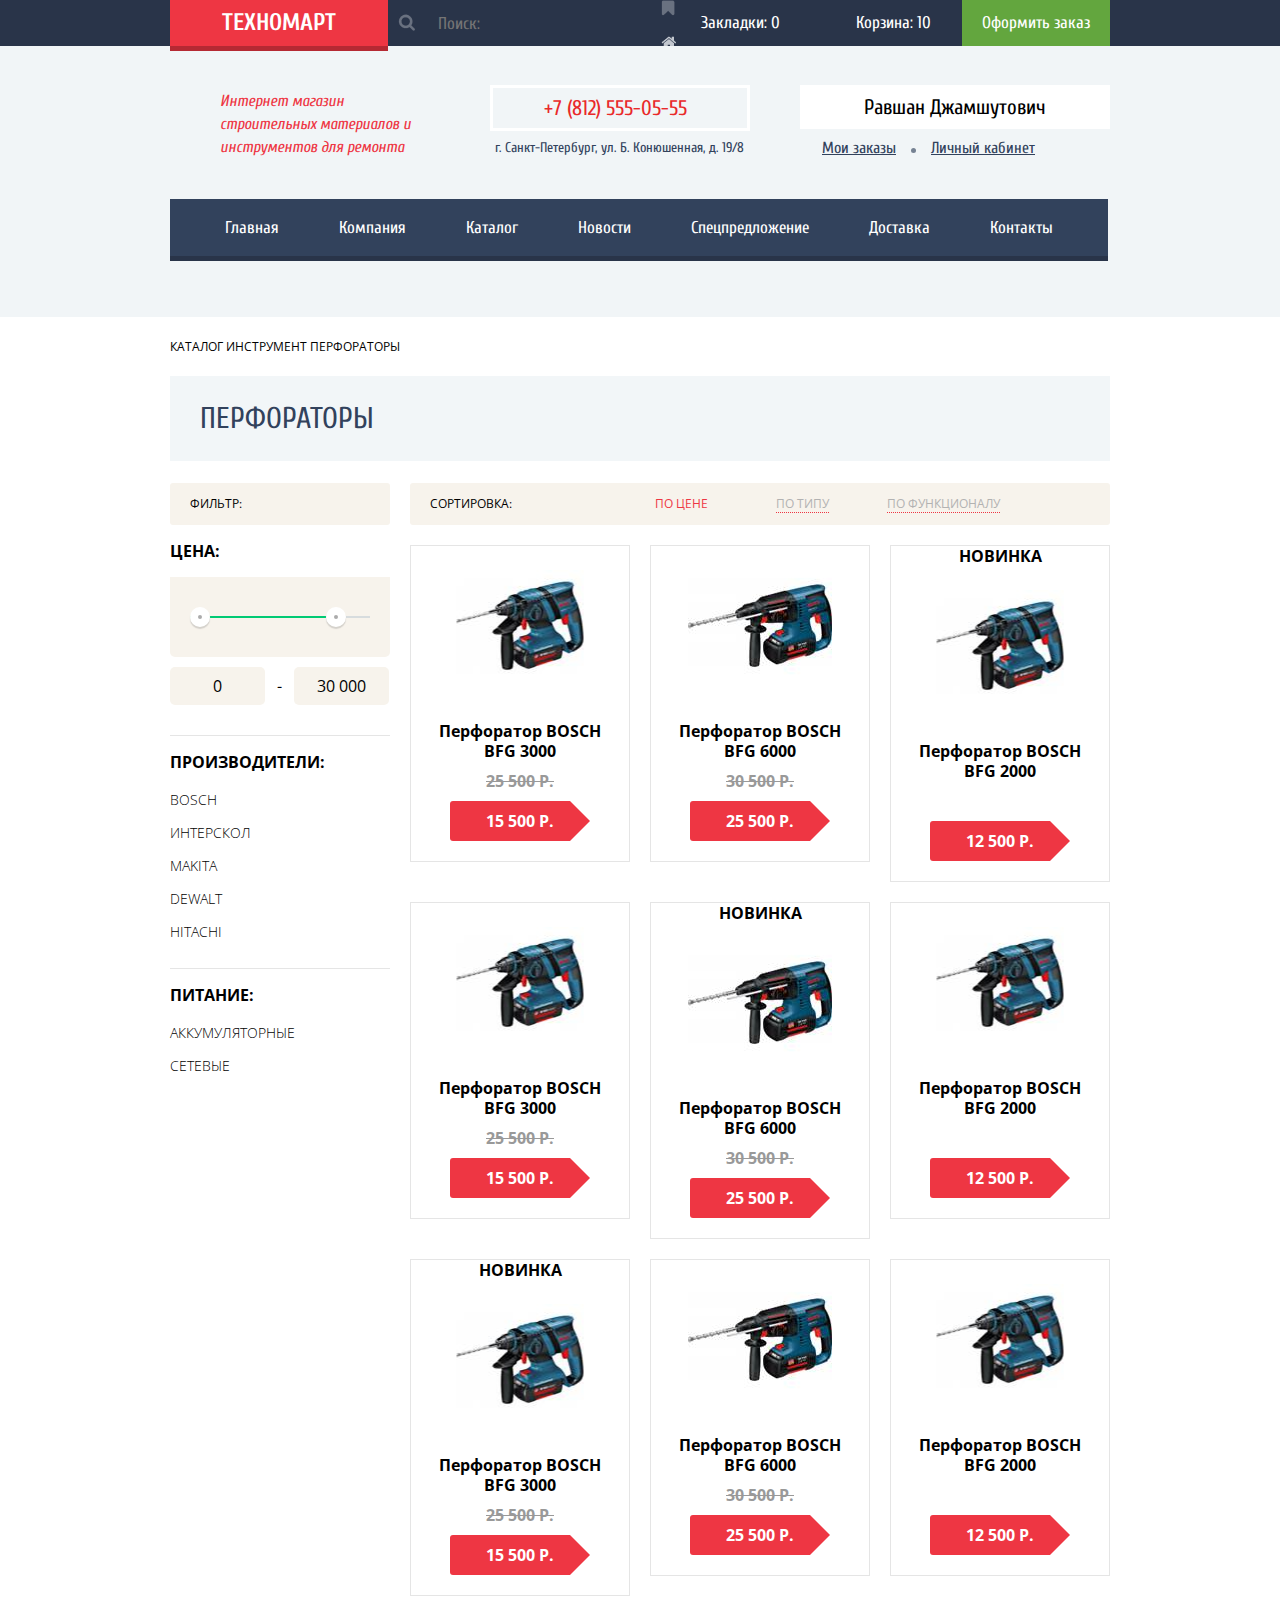
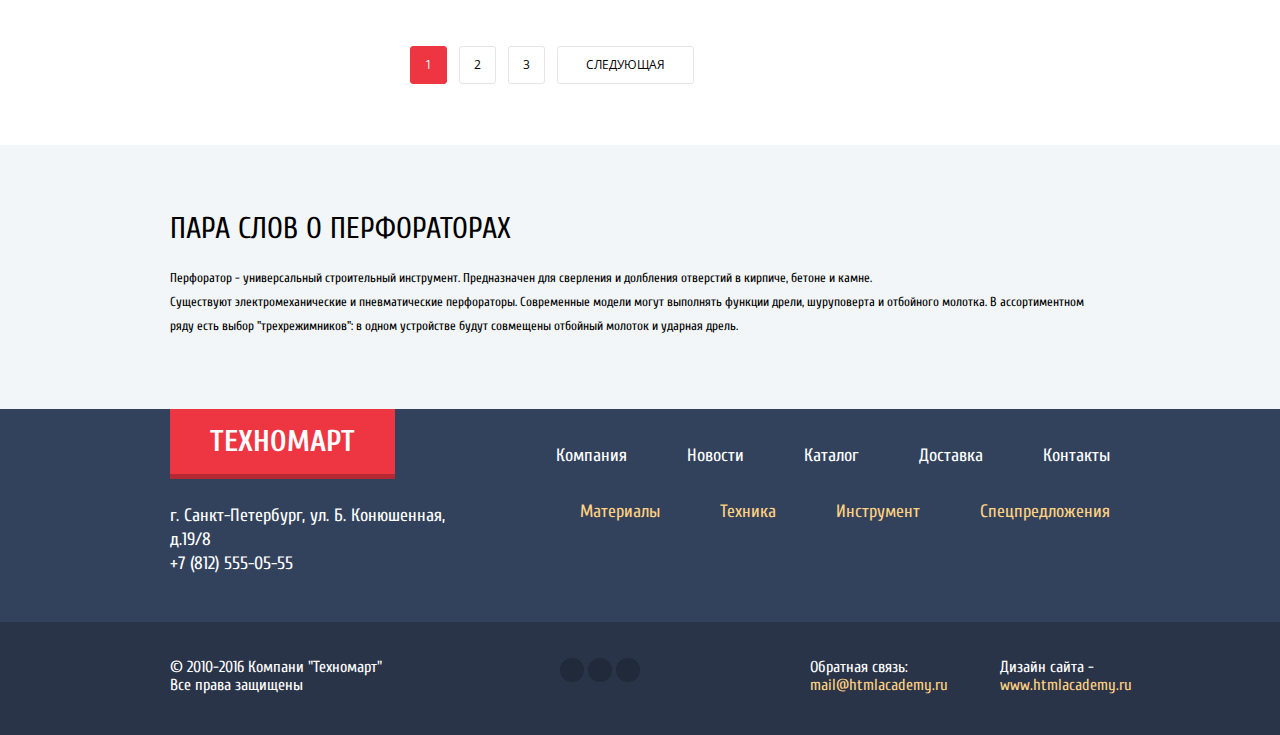
==== commit ecbaff0f: "Изменения главной страницы с соответствии с рекомендацииями наставника, добавление модалок (html+css" ====
--- a/catalog.html
+++ b/catalog.html
@@ -3,8 +3,8 @@
   <head>
     <title>Интернет-магазин Техномарт - Каталог Товаров</title>
     <meta charset="UTF-8">
-    <link href="http://fonts.googleapis.com/css?family=Cuprum:400,700,400italic,700italic&subset=latin,cyrillic" rel="stylesheet" type="text/css">
-    <link href="http://fonts.googleapis.com/css?family=Open+Sans:300italic,400italic,600italic,700italic,800italic,400,300,600,700,800&subset=latin,cyrillic-ext" rel="stylesheet" type="text/css">
+    <link href="https://fonts.googleapis.com/css?family=Cuprum:400,700,400italic,700italic&subset=latin,cyrillic" rel="stylesheet" type="text/css">
+    <link href="https://fonts.googleapis.com/css?family=Open+Sans:300italic,400italic,600italic,700italic,800italic,400,300,600,700,800&subset=latin,cyrillic-ext" rel="stylesheet" type="text/css">
     <link rel="stylesheet" href="css/normalize.css">
     <link rel="stylesheet" href="css/style.css">
   </head>
@@ -23,7 +23,7 @@
       </section>
       <div class="container">
         <section class="header-middle-panel clearfix">
-          <p class="shop-description">Интернет магазин строительных материалов и инструментов для ремонта</p>
+          <h1 class="shop-description">Интернет магазин строительных материалов и инструментов для ремонта</h1>
           <div class="address">
             <p class="icon-phone phone-number">+7 (812) 555-05-55</p>
             <p class="street">г. Санкт-Петербург, ул. Б. Конюшенная, д. 19/8</p>
--- a/css/style.css
+++ b/css/style.css
@@ -170,6 +170,16 @@
   background-color: #161d29;
 }
 
+.bookmark {
+  position: absolute;
+}
+
+.icon-bookmark {
+  position: relative;
+  background: url("../img/sprite.png") no-repeat;
+  background-position: -10px -374px;
+}
+
 .order {
   display: inline-block;
   padding: 14px 20px;
@@ -194,6 +204,8 @@
   margin: 0;
   margin-left: 50px;
   margin-top: 5px;
+  font-size: 16px;
+  font-weight: 300;
   line-height: 23px;
   font-style: italic;
   color: #ee3643;
@@ -214,6 +226,7 @@
   margin: 0;
   margin-bottom: 8px;
   font-size: 21px;
+  text-align: center;
   color: #e9292a;
   border: 3px solid #ffffff;
 }
@@ -445,8 +458,13 @@
   margin-bottom: 0;
 }
 
-.promo-block {
+.promo-block-bottom {
   margin-bottom: 30px;
+}
+
+.promo-block-bottom-right {
+  float: right;
+  width: 300px;
 }
 
 .block {
@@ -742,8 +760,12 @@
 }
 
 .catalog-item img {
+  position: absolute;
   max-width: 210px;
   max-height: 170px;
+  top: 50%;
+  left: 50%;
+  transform: translate(-50%, -50%);
 }
 
 .actions {
@@ -830,9 +852,10 @@
 }
 
 .image {
+  position: relative;
   width: 218px;
-  height: 130px;
-  padding-top: 30px;
+  height: 160px;
+
 }
 
 .catalog-item > .title {
@@ -1046,6 +1069,7 @@
 }
 
 .catalog-firm {
+  position: relative;
   float: left;
   width: 218px;
   height: 145px;
@@ -1075,35 +1099,14 @@
 }
 
 .catalog-firm img {
+  position: absolute;
   display: block;
+  top: 50%;
+  left: 50%;
+  transform: translate(-50%, -50%);
   max-width: 210px;
   max-height: 130px;
-  margin: 0 auto;
-}
-
-.catalog-firm .firm-logotip-1 {
-  margin-top: 55px;
-}
-.catalog-firm .firm-logotip-2 {
-  margin-top: 55px;
-}
-.catalog-firm .firm-logotip-3 {
-  margin-top: 50px;
-}
-.catalog-firm .firm-logotip-4 {
-  margin-top: 20px;
-}
-.catalog-firm .firm-logotip-5 {
-  margin-top: 55px;
-}
-.catalog-firm .firm-logotip-6 {
-  margin-top: 35px;
-}
-.catalog-firm .firm-logotip-7 {
-  margin-top: 25px;
-}
-.catalog-firm .firm-logotip-8 {
-  margin-top: 35px;
+
 }
 
 .services {
@@ -1115,6 +1118,7 @@
   margin-top: 60px;
   margin-bottom: 25px;
   font-size: 30px;
+  line-height: 24px;
   text-transform: uppercase;
 }
 
@@ -1983,3 +1987,162 @@
     height: 10px;
     background-position: -10px -1595px;
 }
+
+.modal-content {
+  position: fixed;
+  top: 50%;
+  left: 50%;
+  z-index: 10000;
+  display: none;
+  width: 620px;
+  height: 430px;
+  margin-top: -210px;
+  margin-left: -310px;
+  color: #000000;
+  border-top:7px solid #ee3643;
+  background: #fff;
+  box-shadow: 0 20px 40px rgba(0, 1, 1, 0.75);
+
+}
+
+.modal-content-map {
+  position: fixed;
+  top: 50%;
+  left: 50%;
+  z-index: 10000;
+  display: none;
+  width: 940px;
+  height: 446px;
+  margin-top: -220px;
+  margin-left: -470px;
+  background-color: #444;
+  box-shadow: 0 0 14.7px 1.3px rgba(35, 31, 32, 0.5);
+}
+
+.modal-content-show {
+  display: block;
+  animation: bounce 0.6s;
+}
+
+.modal-error {
+  animation: shake 0.6s;
+}
+
+.modal-content-close {
+  position: absolute;
+  top: 5px;
+  right: 5px;
+
+  width: 22px;
+  height: 22px;
+
+  font-size: 0;
+
+  background: none;
+  border: 0;
+  outline: 0;
+  cursor: pointer;
+}
+
+.modal-content-close::before,
+.modal-content-close::after {
+  content: "";
+  position: absolute;
+  top: 10px;
+  left: 2px;
+
+  width: 19px;
+  height: 3px;
+  background-color: #ee3643;
+  border-radius: 1px;
+}
+.modal-content-close::before {
+  transform: rotate(45deg);
+}
+
+.modal-content-close::after {
+  transform: rotate(-45deg);
+}
+
+.contact-us-form  .modal-inner-content {
+ padding: 40px 80px  ;
+
+}
+
+.contact-us-form .form-line:first-of-type {
+ margin-bottom: 20px;
+ overflow: hidden;
+}
+
+.contact-us-form .form-item.user-name {
+ float: left;
+ width: 220px;
+ margin-right: 20px;
+}
+
+.contact-us-form .form-item.email {
+ float: right;
+ width: 220px;
+}
+
+
+.contact-us-form label {
+ display: inline-block;
+ margin-bottom: 10px;
+ color: #000;
+ font-family: "Cuprum";
+ font-size: 18px;
+ font-weight: 400;
+}
+.contact-us-form input[type="text"] {
+ box-sizing: border-box;
+ width:220px;
+ background-color: #FFF;
+ border: 2px solid #D7DCDE;
+ padding: 10px 15px;
+
+ color: #999;
+ font-family: "PTSans";
+ font-size: 13px;
+ font-weight: 400;
+ outline: none;
+}
+.contact-us-form textarea {
+ box-sizing: border-box;
+ width: 100%;
+ height: 114px;
+ background-color: #fff;
+ border: 2px solid #D7DCDE;
+ resize: none;
+ padding: 10px 15px;
+
+ color: #999;
+ font-family: "PTSans";
+ font-size: 13px;
+ font-weight: 400;
+ outline: none;
+}
+.contact-us-form input:focus {
+ border-color: #663d15;
+}
+
+.contact-us-form .modal-footer {
+ background-color: #F1F1F1;
+ padding: 37px 80px;
+
+}
+
+.contact-us-form .btn {
+ width: 100%;
+
+ line-height: 12px;
+ border:none;
+ background-color: #EE3643;
+
+ color: #fff;
+ font-family: "Cuprum";
+ font-size: 14px;
+ font-weight: 400;
+ text-transform: uppercase;
+
+}
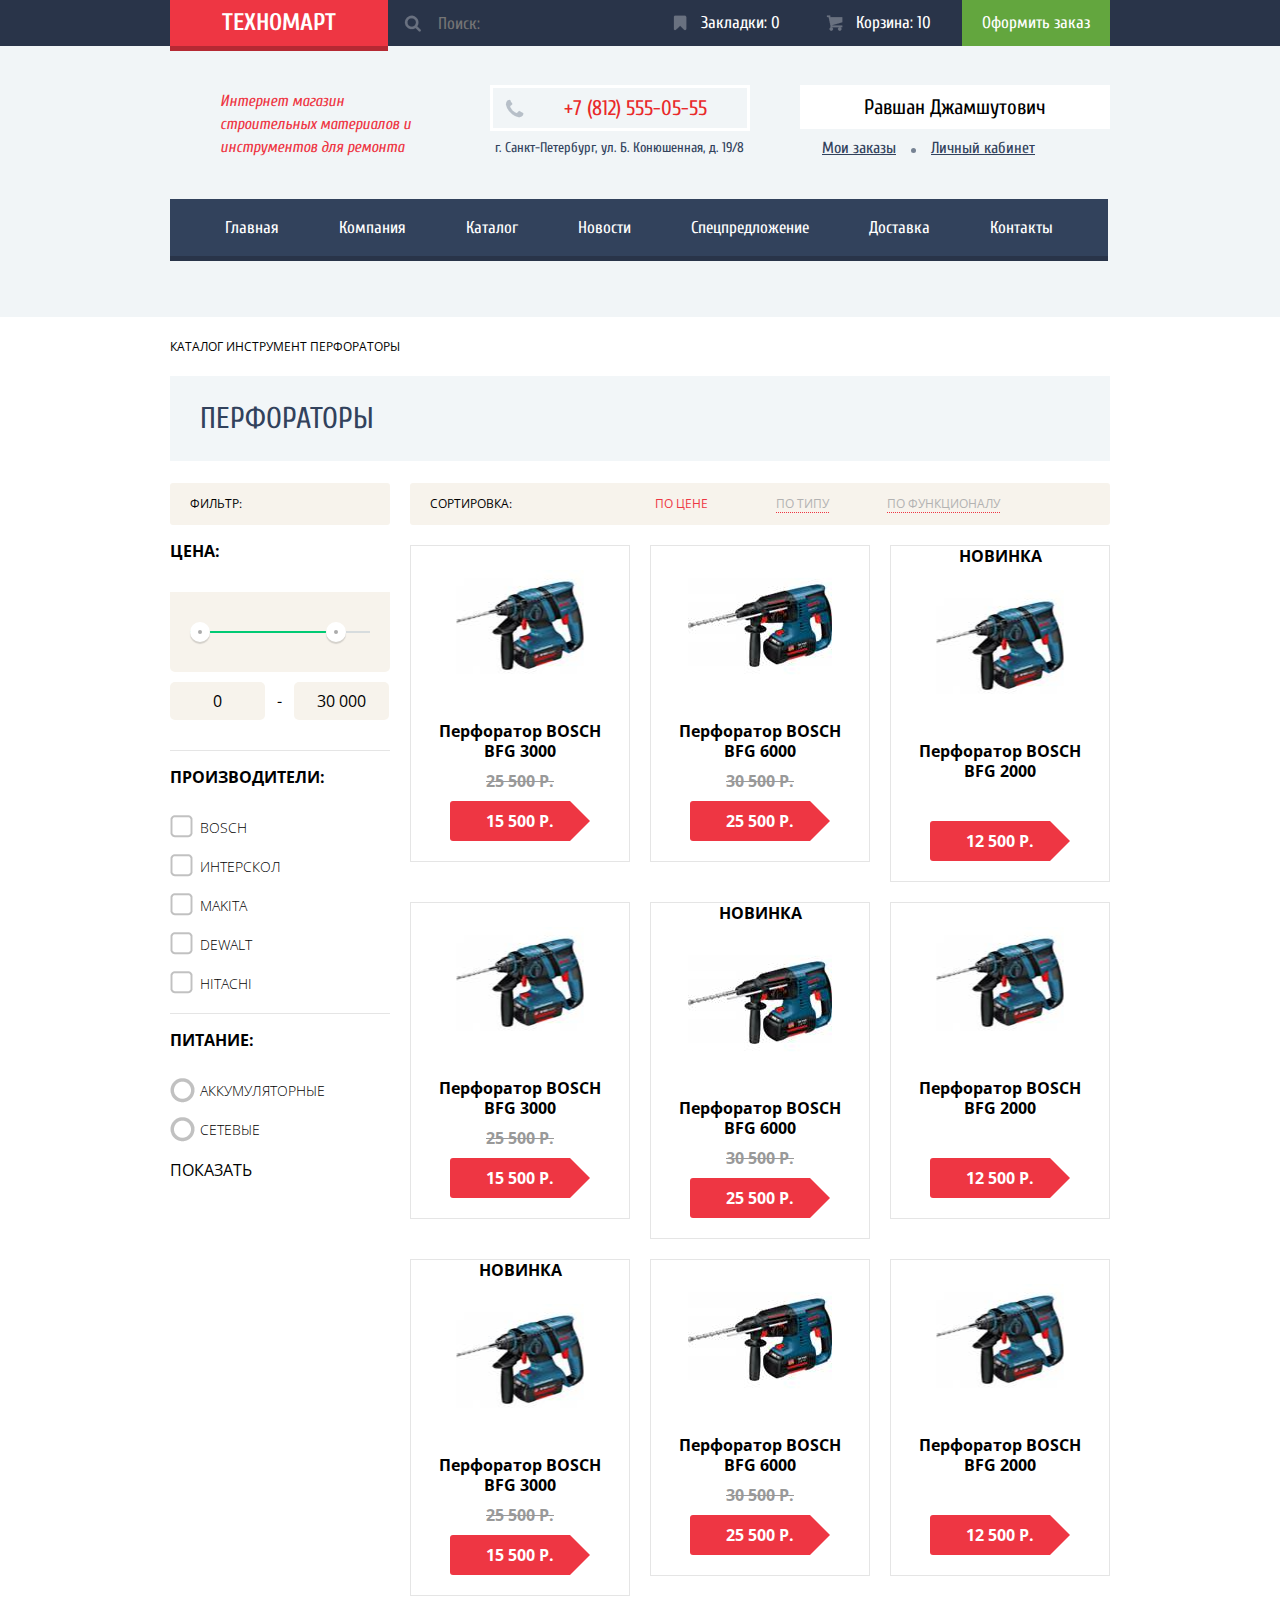
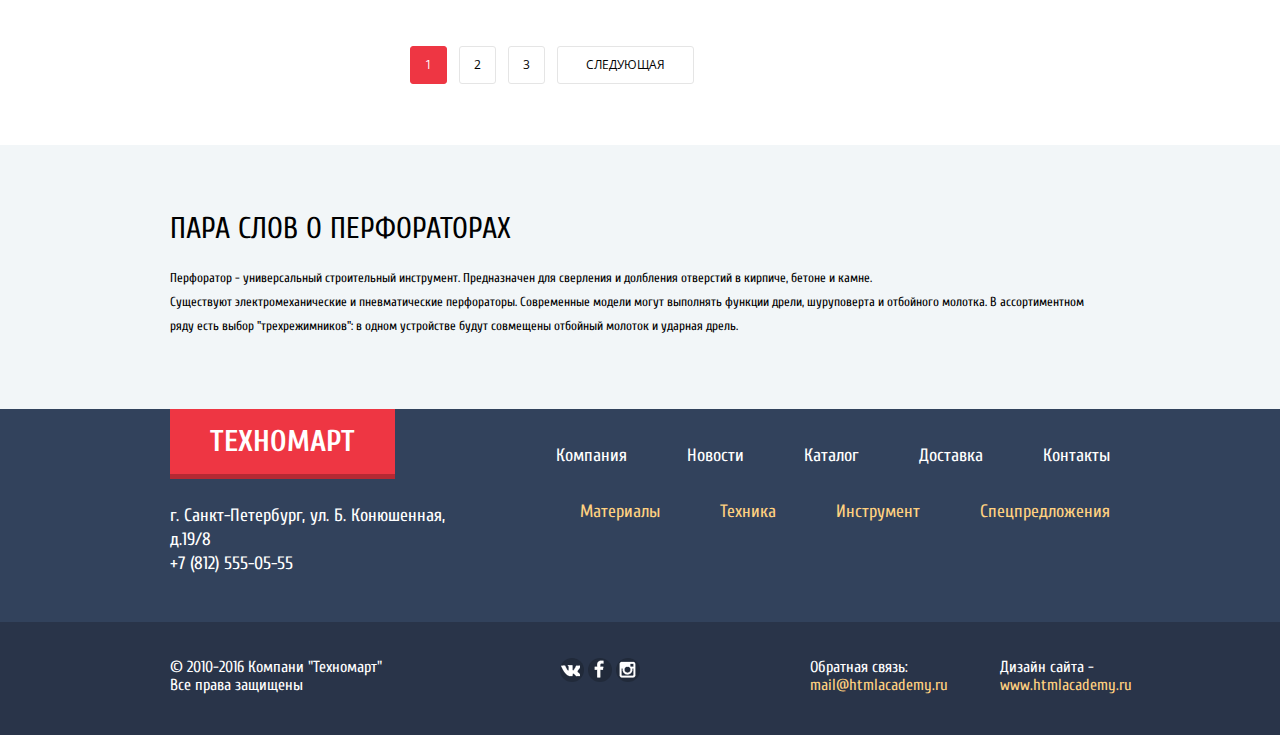
==== commit 0dfd4601: "Радиобаттоны и чекбоксы на странице каталога, добавлены почти все иконки" ====
--- a/catalog.html
+++ b/catalog.html
@@ -85,11 +85,36 @@
           </div>
           <div class="firm-select">
             <ul class="firm-selector selector">
-              <li><a class="icon-check-on" href="#">Bosch</a></li>
-              <li><a class="icon-check-off" href="#">Интерскол</a></li>
-              <li><a class="icon-check-on" href="#">Makita</a></li>
-              <li><a class="icon-check-off" href="#">Dewalt</a></li>
-              <li><a class="icon-check-off blocked" href="#">Hitachi</a></li>
+              <li>
+                <label class="firm-checkbox">
+                  <input type="checkbox">
+                  <span class="checkbox-indicator">Bosch</span>
+                </label>
+              </li>
+              <li>
+                <label class="firm-checkbox">
+                  <input type="checkbox">
+                  <span class="checkbox-indicator">Интерскол</span>
+                </label>
+              </li>
+              <li>
+                <label class="firm-checkbox">
+                  <input type="checkbox">
+                  <span class="checkbox-indicator">Makita</span>
+                </label>
+              </li>
+              <li>
+                <label class="firm-checkbox">
+                  <input type="checkbox">
+                  <span class="checkbox-indicator">Dewalt</span>
+                </label>
+              </li>
+              <li>
+                <label class="firm-checkbox">
+                  <input type="checkbox">
+                  <span class="checkbox-indicator">Hitachi</span>
+                </label>
+              </li>
             </ul>
           </div>
         </section>
@@ -99,10 +124,21 @@
           </div>
           <div class="power-select">
             <ul class="power-selector selector">
-              <li><a class="icon-circle-dot" href="#">Аккумуляторные</a></li>
-              <li><a class="icon-circle" href="#">Сетевые</a></li>
+              <li>
+                <label class="power-radio">
+                  <input type="radio" name="check">
+                  <span class="power-indicator">Аккумуляторные</span>
+                </label>
+              </li>
+              <li>
+                <label class="power-radio">
+                  <input type="radio" name="check">
+                  <span class="power-indicator">Сетевые</span>
+                </label>
+              </li>
             </ul>
           </div>
+          <form action="button">Показать</form>
         </section>
       </aside>
       <section class="catalog-items catalog-catalog-items">
--- a/css/style.css
+++ b/css/style.css
@@ -113,7 +113,7 @@
   background-color: #293449;
   background-image: url("../img/sprite.png");
   background-repeat: no-repeat;
-  background-position: 0 -1079px;
+  background-position: 6px -1420px;
   border: none;
   overflow: hidden;
 }
@@ -127,13 +127,13 @@
 
 .search:hover {
   background-color: #212a3a;
-  background-position: 0 -1190px;
+  background-position: 6px -1531px;
 }
 
 .search:focus {
   color: #000;
-  background-color: #fff;
-  background-position: 0 -1153px;
+  background-color: #ffffff;
+  background-position: 6px -1494px;
   outline: none;
 }
 
@@ -165,19 +165,38 @@
   opacity: .7;
 }
 
-.bookmark:active,
-.basket:active {
+.icon-bookmark {
+  position: relative;
+  background: url("../img/sprite.png") no-repeat;
+  background-position: 2px -139px;
+}
+
+.icon-bookmark:hover {
+  background: url("../img/sprite.png") no-repeat;
+  background-position: 2px -247px;
+}
+
+.icon-bookmark:active {
+  background: url("../img/sprite.png") no-repeat;
+  background-position: 2px -175px;
   background-color: #161d29;
 }
 
-.bookmark {
-  position: absolute;
-}
-
-.icon-bookmark {
+.icon-basket {
   position: relative;
   background: url("../img/sprite.png") no-repeat;
-  background-position: -10px -374px;
+  background-position: 0 5px;
+}
+
+.icon-basket:hover {
+  background: url("../img/sprite.png") no-repeat;
+  background-position: 0 -103px;
+}
+
+.icon-basket:active {
+  background: url("../img/sprite.png") no-repeat;
+  background-position: 0 -31px;
+  background-color: #161d29;
 }
 
 .order {
@@ -218,11 +237,10 @@
 }
 
 .phone-number {
-  position: relative;
+  position: absolute;
   display: block;
   padding: 8px 0;
-  padding-left: 10px;
-  padding-right: 20px;
+  padding-left: 30px;
   margin: 0;
   margin-bottom: 8px;
   font-size: 21px;
@@ -231,6 +249,12 @@
   border: 3px solid #ffffff;
 }
 
+.icon-phone {
+  position: relative;
+  background: url("../img/sprite.png") no-repeat;
+  background-position: 2px -1023px;
+}
+
  p.icon-phone:before {
   padding-right: 5px;
   color: #000;
@@ -279,11 +303,26 @@
 .account-menu-enter-btn {
   position: relative;
   padding: 10px 25px;
-  padding-left: 15px;
+  padding-left: 45px;
 }
 
 a.icon-login:before {
   padding-right: 5px;
+}
+
+.icon-login {
+  position: relative;
+}
+
+.icon-login::before {
+  content: "";
+  position: absolute;
+  top: 5px;
+  left: 5px;
+  width: 30px;
+  height: 30px;
+  background: url("../img/sprite.png") no-repeat;
+  background-position: 0 -802px;
 }
 
 .account-menu-registration-btn {
@@ -304,7 +343,7 @@
 a.icon-user:before {
   padding-right: 10px;
   font-size: 18px;
-}
+  }
 
 .login-menu .user-menu-profile-btn:hover {
   color: #000;
@@ -1478,6 +1517,7 @@
 
 .catalog-control-header {
   position: relative;
+  margin-bottom: 30px;
 }
 
 .catalog-control-sub-title {
@@ -1515,6 +1555,7 @@
 
 .selector li {
   position: relative;
+  margin-bottom: 20px;
 }
 
 .selector li a{
@@ -1541,6 +1582,78 @@
 a.icon-circle-dot:hover:before,
 a.icon-up:hover:before {
   opacity: .5;
+}
+
+.firm-select input[type="checkbox"] {
+  display: none;
+}
+
+.firm-checkbox {
+  position: relative;
+  padding-left: 30px;
+  cursor: pointer;
+}
+
+.firm-checkbox:hover {
+  color: red;
+}
+
+.firm-checkbox input[type="checkbox"] + .checkbox-indicator::before  {
+  position: absolute;
+  top: -3px;
+  left: 0;
+  background: url("../img/sprite.png") no-repeat;
+  width: 27px;
+  height: 27px;
+  background-position: -10px -298px;
+  content: "";
+}
+
+.firm-checkbox input[type="checkbox"]:checked + .checkbox-indicator::before {
+  position: absolute;
+  top: -3px;
+  left: 0;
+  background: url("../img/sprite.png") no-repeat;
+  width: 27px;
+  height: 27px;
+  background-position: -10px -427px;
+  content: "";
+}
+
+.power-select input[type="radio"] {
+  display: none;
+}
+
+.power-radio {
+  position: relative;
+  padding-left: 30px;
+  cursor: pointer;
+}
+
+.power-radio:hover {
+  color: red;
+}
+
+.power-radio input[type="radio"] + .power-indicator::before  {
+  position: absolute;
+  top: -3px;
+  left: 0;
+  background: url("../img/sprite.png") no-repeat;
+  width: 27px;
+  height: 27px;
+  background-position: -10px -1073px;
+  content: "";
+}
+
+.power-radio input[type="radio"]:checked + .power-indicator::before {
+  position: absolute;
+  top: -3px;
+  left: 0;
+  background: url("../img/sprite.png") no-repeat;
+  width: 27px;
+  height: 27px;
+  background-position: -10px -1208px;
+  content: "";
 }
 
 a.blocked:before {
@@ -1671,23 +1784,69 @@
   border-radius: 50%;
 }
 
+.icon-vk {
+  position: relative;
+}
+
+.icon-vk:before {
+  content: "";
+  position: absolute;
+  left: 0;
+  top: 0;
+  width: 20px;
+  height: 20px;
+  background: url("../img/sprite.png") no-repeat;
+  background-position: -9px -1780px;
+}
+
 a.icon-vk:before {
   padding: 0;
   margin: 0;
   opacity: 1;
 }
 
+.icon-facebook {
+  position: relative;
+}
+
+.icon-facebook:before {
+  content: "";
+  position: absolute;
+  left: 0;
+  top: 0;
+  width: 20px;
+  height: 20px;
+  background: url("../img/sprite.png") no-repeat;
+  background-position: -4px -643px;
+}
+
 a.icon-facebook:before {
   padding: 0;
   margin: 0;
   opacity: 1;
 }
 
+.icon-instagramm {
+  position: relative;
+}
+
+.icon-instagramm:before {
+  content: "";
+  position: absolute;
+  left: 0;
+  top: 0;
+  width: 20px;
+  height: 20px;
+  background: url("../img/sprite.png") no-repeat;
+  background-position: -7px -712px;
+}
+
 a.icon-instagramm:before {
   padding: 0;
   margin: 0;
   opacity: 1;
 }
+
 
 .btn-social:hover {
   background-color: #ee3643;
@@ -1731,7 +1890,7 @@
 }
 
 .sprite {
-    background-image: url("../img/sprite.png");
+    background-image: url(sprite.png);
     background-repeat: no-repeat;
     display: block;
 }
@@ -1742,251 +1901,282 @@
     background-position: -10px -10px;
 }
 
-.sprite-icon-bc-right {
-    width: 8px;
-    height: 12px;
+.sprite-icon-basket-c {
+    width: 17px;
+    height: 16px;
     background-position: -10px -46px;
+}
+
+.sprite-icon-basket-f {
+    width: 17px;
+    height: 16px;
+    background-position: -10px -82px;
+}
+
+.sprite-icon-basket-h {
+    width: 17px;
+    height: 16px;
+    background-position: -10px -118px;
+}
+
+.sprite-icon-bookmark {
+    width: 14px;
+    height: 16px;
+    background-position: -10px -154px;
+}
+
+.sprite-icon-bookmark-c {
+    width: 14px;
+    height: 16px;
+    background-position: -10px -190px;
+}
+
+.sprite-icon-bookmark-f {
+    width: 14px;
+    height: 16px;
+    background-position: -10px -226px;
+}
+
+.sprite-icon-bookmark-h {
+    width: 14px;
+    height: 16px;
+    background-position: -10px -262px;
 }
 
 .sprite-icon-check-off {
     width: 23px;
     height: 23px;
-    background-position: -10px -78px;
-}
-
-.sprite-icon-check-off-b {
+    background-position: -10px -298px;
+}
+
+.sprite-icon-check-off-a {
     width: 23px;
     height: 23px;
-    background-position: -10px -121px;
+    background-position: -10px -341px;
 }
 
 .sprite-icon-check-off-h {
     width: 23px;
     height: 23px;
-    background-position: -10px -164px;
+    background-position: -10px -384px;
 }
 
 .sprite-icon-check-on {
     width: 27px;
     height: 23px;
-    background-position: -10px -207px;
-}
-
-.sprite-icon-check-on-b {
+    background-position: -10px -427px;
+}
+
+.sprite-icon-check-on-a {
     width: 27px;
     height: 23px;
-    background-position: -10px -250px;
+    background-position: -10px -470px;
 }
 
 .sprite-icon-check-on-h {
     width: 27px;
     height: 23px;
-    background-position: -10px -293px;
+    background-position: -10px -513px;
+}
+
+.sprite-icon-down-dir {
+    width: 11px;
+    height: 10px;
+    background-position: -10px -556px;
+}
+
+.sprite-icon-down-dir-a {
+    width: 9px;
+    height: 9px;
+    background-position: -10px -586px;
+}
+
+.sprite-icon-down-dir-h {
+    width: 11px;
+    height: 10px;
+    background-position: -10px -615px;
 }
 
 .sprite-icon-fb {
     width: 10px;
     height: 18px;
-    background-position: -10px -336px;
-}
-
-.sprite-icon-flag {
-    width: 14px;
-    height: 16px;
-    background-position: -10px -374px;
+    background-position: -10px -645px;
 }
 
 .sprite-icon-home {
     width: 15px;
     height: 12px;
-    background-position: -10px -410px;
+    background-position: -10px -683px;
+}
+
+.sprite-icon-inst {
+    width: 17px;
+    height: 17px;
+    background-position: -10px -715px;
 }
 
 .sprite-icon-left {
     width: 22px;
     height: 40px;
-    background-position: -10px -442px;
+    background-position: -10px -752px;
 }
 
 .sprite-icon-login {
     width: 20px;
     height: 17px;
-    background-position: -10px -502px;
+    background-position: -10px -812px;
 }
 
 .sprite-icon-login-c {
     width: 20px;
     height: 17px;
-    background-position: -10px -539px;
+    background-position: -10px -849px;
 }
 
 .sprite-icon-login-h {
     width: 20px;
     height: 17px;
-    background-position: -10px -576px;
+    background-position: -10px -886px;
 }
 
 .sprite-icon-logout {
     width: 21px;
     height: 17px;
-    background-position: -10px -613px;
+    background-position: -10px -923px;
 }
 
 .sprite-icon-logout-c {
     width: 21px;
     height: 17px;
-    background-position: -10px -650px;
+    background-position: -10px -960px;
 }
 
 .sprite-icon-logout-h {
     width: 21px;
     height: 17px;
-    background-position: -10px -687px;
+    background-position: -10px -997px;
 }
 
 .sprite-icon-phone {
     width: 19px;
     height: 19px;
-    background-position: -10px -724px;
+    background-position: -10px -1034px;
 }
 
 .sprite-icon-radio-off {
     width: 25px;
     height: 25px;
-    background-position: -10px -763px;
+    background-position: -10px -1073px;
 }
 
 .sprite-icon-radio-off-b {
     width: 25px;
     height: 25px;
-    background-position: -10px -808px;
+    background-position: -10px -1118px;
 }
 
 .sprite-icon-radio-off-h {
     width: 25px;
     height: 25px;
-    background-position: -10px -853px;
+    background-position: -10px -1163px;
 }
 
 .sprite-icon-radio-on {
     width: 25px;
     height: 25px;
-    background-position: -10px -898px;
-}
-
-.sprite-icon-radio-on-b {
+    background-position: -10px -1208px;
+}
+
+.sprite-icon-radio-on-a {
     width: 25px;
     height: 25px;
-    background-position: -10px -943px;
+    background-position: -10px -1253px;
 }
 
 .sprite-icon-radio-on-h {
     width: 25px;
     height: 25px;
-    background-position: -10px -988px;
+    background-position: -10px -1298px;
 }
 
 .sprite-icon-right {
     width: 22px;
     height: 40px;
-    background-position: -10px -1033px;
+    background-position: -10px -1343px;
+}
+
+.sprite-icon-right-bc {
+    width: 8px;
+    height: 12px;
+    background-position: -10px -1403px;
 }
 
 .sprite-icon-search {
     width: 17px;
     height: 17px;
-    background-position: -10px -1093px;
+    background-position: -10px -1435px;
 }
 
 .sprite-icon-search-c {
     width: 17px;
     height: 17px;
-    background-position: -10px -1130px;
+    background-position: -10px -1472px;
 }
 
 .sprite-icon-search-f {
     width: 17px;
     height: 17px;
-    background-position: -10px -1167px;
+    background-position: -10px -1509px;
 }
 
 .sprite-icon-search-h {
     width: 17px;
     height: 17px;
-    background-position: -10px -1204px;
-}
-
-.sprite-icon-twiter {
-    width: 17px;
-    height: 17px;
-    background-position: -10px -1241px;
+    background-position: -10px -1546px;
+}
+
+.sprite-icon-up-dir {
+    width: 11px;
+    height: 10px;
+    background-position: -10px -1583px;
+}
+
+.sprite-icon-up-dir-a {
+    width: 11px;
+    height: 10px;
+    background-position: -10px -1613px;
+}
+
+.sprite-icon-up-dir-h {
+    width: 11px;
+    height: 10px;
+    background-position: -10px -1643px;
 }
 
 .sprite-icon-user {
     width: 20px;
     height: 18px;
-    background-position: -10px -1278px;
+    background-position: -10px -1673px;
 }
 
 .sprite-icon-user-c {
     width: 20px;
     height: 18px;
-    background-position: -10px -1316px;
+    background-position: -10px -1711px;
 }
 
 .sprite-icon-user-h {
     width: 20px;
     height: 18px;
-    background-position: -10px -1354px;
+    background-position: -10px -1749px;
 }
 
 .sprite-icon-vk {
     width: 20px;
     height: 12px;
-    background-position: -10px -1392px;
-}
-
-.sprite-red-line {
-    width: 25px;
-    height: 2px;
-    background-position: -10px -1424px;
-}
-
-.sprite-sort-down {
-    width: 11px;
-    height: 10px;
-    background-position: -10px -1446px;
-}
-
-.sprite-sort-down-a {
-    width: 9px;
-    height: 9px;
-    background-position: -10px -1476px;
-}
-
-.sprite-sort-down-h {
-    width: 11px;
-    height: 10px;
-    background-position: -10px -1505px;
-}
-
-.sprite-sort-up {
-    width: 11px;
-    height: 10px;
-    background-position: -10px -1535px;
-}
-
-.sprite-sort-up-a {
-    width: 11px;
-    height: 10px;
-    background-position: -10px -1565px;
-}
-
-.sprite-sort-up-h {
-    width: 11px;
-    height: 10px;
-    background-position: -10px -1595px;
-}
+    background-position: -10px -1787px;
+}
+
 
 .modal-content {
   position: fixed;
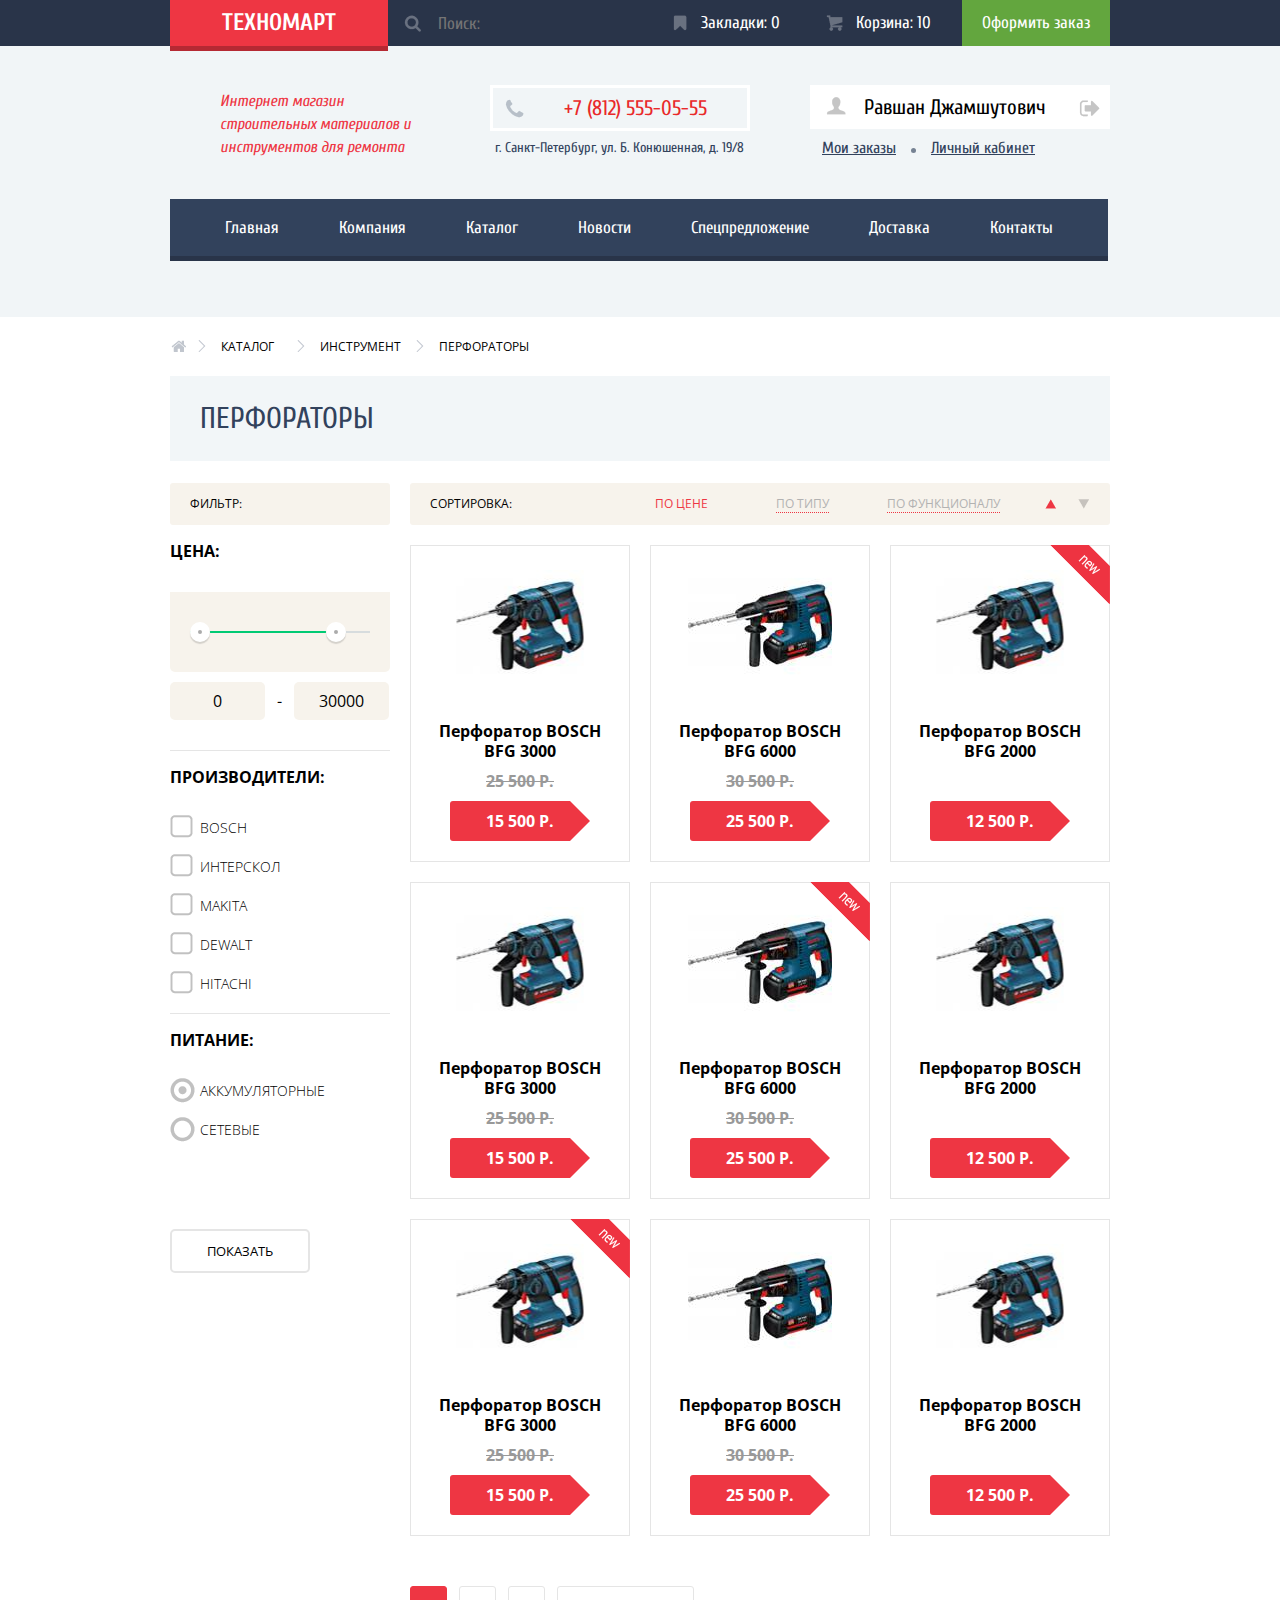
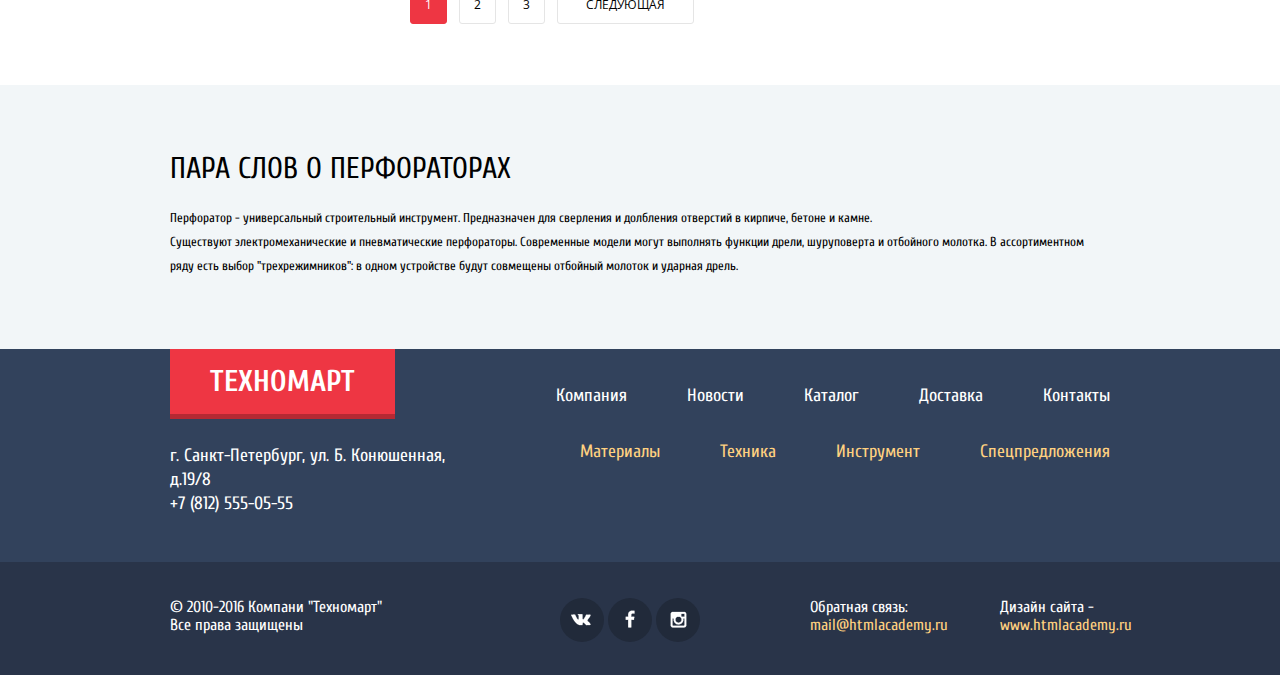
==== commit f4fc365a: "Закончена предварительная верстка страницы с каталогом проекта Техномарт (так и не смог включить по " ====
--- a/catalog.html
+++ b/catalog.html
@@ -53,10 +53,10 @@
 
     <div class="container clearfix">
       <div class="breadcrumbs">
-          <a class="icon-home" href="/"></a>
-          <a class="icon-right" href="#">Каталог</a>
-          <a class="icon-right" href="#">Инструмент</a>
-          <span class="icon-right">Перфораторы</span>
+          <a class="icon-home" href="index.html"></a>
+          <a class="icon-right-bc" href="catalog.html">Каталог</a>
+          <a class="icon-right-bc" href="#">Инструмент</a>
+          <span class="icon-right-bc">Перфораторы</span>
       </div>
       <h1 class="catalog-title">Перфораторы</h1>
       <aside class="catalog-refine-controls">
@@ -69,13 +69,15 @@
           </div>
           <div class="catalog-range-filter">
             <div class="range-controls">
-              <div class="scala"><div class="bar"></div></div>
+              <div class="scala">
+                <div class="bar"></div>
+              </div>
               <div class="toggle min-toggle"></div>
               <div class="toggle max-toggle"></div>
             </div>
             <div class="price-controls">
               <input class="min-price" type="text" value="0"> -
-              <input class="max-price" type="text" value="30 000">
+              <input class="max-price" type="text" value="30000">
             </div>
           </div>
         </section>
@@ -87,31 +89,31 @@
             <ul class="firm-selector selector">
               <li>
                 <label class="firm-checkbox">
-                  <input type="checkbox">
+                  <input type="checkbox" name="bosh1" checked>
                   <span class="checkbox-indicator">Bosch</span>
                 </label>
               </li>
               <li>
                 <label class="firm-checkbox">
-                  <input type="checkbox">
+                  <input type="checkbox" name="interscol1">
                   <span class="checkbox-indicator">Интерскол</span>
                 </label>
               </li>
               <li>
                 <label class="firm-checkbox">
-                  <input type="checkbox">
+                  <input type="checkbox" name="makita1" checked>
                   <span class="checkbox-indicator">Makita</span>
                 </label>
               </li>
               <li>
                 <label class="firm-checkbox">
-                  <input type="checkbox">
+                  <input type="checkbox" name="dewalt1">
                   <span class="checkbox-indicator">Dewalt</span>
                 </label>
               </li>
               <li>
                 <label class="firm-checkbox">
-                  <input type="checkbox">
+                  <input type="checkbox" name="hitachi1">
                   <span class="checkbox-indicator">Hitachi</span>
                 </label>
               </li>
@@ -126,7 +128,7 @@
             <ul class="power-selector selector">
               <li>
                 <label class="power-radio">
-                  <input type="radio" name="check">
+                  <input type="radio" name="check" checked>
                   <span class="power-indicator">Аккумуляторные</span>
                 </label>
               </li>
@@ -138,7 +140,7 @@
               </li>
             </ul>
           </div>
-          <form action="button">Показать</form>
+          <a href="#" class="show-items">Показать</a>
         </section>
       </aside>
       <section class="catalog-items catalog-catalog-items">
@@ -152,7 +154,7 @@
         </div>
         <div class="catalog-item-wrapper">
           <div class="catalog-item catalog-catalog-item">
-            <div class="flag-new item-new"></div>
+            <div class="new-banner item-new"></div>
             <div class="actions">
                 <a href="#" class="icon-basket item-btn buy">Купить</a>
                 <a href="#" class="item-btn bookmark">В закладки</a>
@@ -163,7 +165,7 @@
             <div class="price">15 500 Р.</div>
           </div>
           <div class="catalog-item catalog-catalog-item">
-            <div class="flag-new item-new"></div>
+            <div class="new-banner item-new"></div>
             <div class="actions">
                 <a href="#" class="icon-basket item-btn buy">Купить</a>
                 <a href="#" class="item-btn bookmark">В закладки</a>
@@ -174,7 +176,7 @@
             <div class="price">25 500 Р.</div>
           </div>
           <div class="catalog-item catalog-catalog-item">
-            <div class="flag-new item-new new">Новинка</div>
+            <div class="new-banner item-new new"></div>
             <div class="actions">
                 <a href="#" class="icon-basket item-btn buy">Купить</a>
                 <a href="#" class="item-btn bookmark">В закладки</a>
@@ -185,7 +187,7 @@
             <div class="price">12 500 Р.</div>
           </div>
           <div class="catalog-item catalog-catalog-item">
-            <div class="flag-new item-new"></div>
+            <div class="new-banner item-new"></div>
             <div class="actions">
                 <a href="#" class="icon-basket item-btn buy">Купить</a>
                 <a href="#" class="item-btn bookmark">В закладки</a>
@@ -196,7 +198,7 @@
             <div class="price">15 500 Р.</div>
           </div>
           <div class="catalog-item catalog-catalog-item">
-            <div class="flag-new item-new new">Новинка</div>
+            <div class="new-banner item-new new"></div>
             <div class="actions">
                 <a href="#" class="icon-basket item-btn buy">Купить</a>
                 <a href="#" class="item-btn bookmark">В закладки</a>
@@ -207,7 +209,7 @@
             <div class="price">25 500 Р.</div>
           </div>
           <div class="catalog-item catalog-catalog-item">
-            <div class="flag-new item-new"></div>
+            <div class="new-banner item-new"></div>
             <div class="actions">
                 <a href="#" class="icon-basket item-btn buy">Купить</a>
                 <a href="#" class="item-btn bookmark">В закладки</a>
@@ -218,7 +220,7 @@
             <div class="price">12 500 Р.</div>
           </div>
           <div class="catalog-item catalog-catalog-item">
-            <div class="flag-new item-new new">Новинка</div>
+            <div class="new-banner item-new new"></div>
             <div class="actions">
                 <a href="#" class="icon-basket item-btn buy">Купить</a>
                 <a href="#" class="item-btn bookmark">В закладки</a>
@@ -229,7 +231,7 @@
             <div class="price">15 500 Р.</div>
           </div>
           <div class="catalog-item catalog-catalog-item">
-            <div class="flag-new item-new"></div>
+            <div class="new-banner item-new"></div>
             <div class="actions">
                 <a href="#" class="icon-basket item-btn buy">Купить</a>
                 <a href="#" class="item-btn bookmark">В закладки</a>
@@ -240,7 +242,7 @@
             <div class="price">25 500 Р.</div>
           </div>
           <div class="catalog-item catalog-catalog-item">
-            <div class="flag-new item-new"></div>
+            <div class="new-banner item-new"></div>
             <div class="actions">
                 <a href="#" class="icon-basket item-btn buy">Купить</a>
                 <a href="#" class="item-btn bookmark">В закладки</a>
--- a/css/style.css
+++ b/css/style.css
@@ -322,7 +322,17 @@
   width: 30px;
   height: 30px;
   background: url("../img/sprite.png") no-repeat;
-  background-position: 0 -802px;
+  background-position: 0 -803px;
+}
+
+.icon-login:hover::before {
+  background: url("../img/sprite.png") no-repeat;
+  background-position: 0 -877px;
+}
+
+.icon-login:active::before {
+  background: url("../img/sprite.png") no-repeat;
+  background-position: 0 -840px;
 }
 
 .account-menu-registration-btn {
@@ -334,7 +344,7 @@
   position: relative;
   width: 290px;
   padding: 10px 0;
-  padding-left: 10px;
+
   padding-right: 10px;
   margin-bottom: 10px;
   text-align: center;
@@ -345,6 +355,31 @@
   font-size: 18px;
   }
 
+.icon-user {
+  position: relative;
+}
+
+.icon-user::before {
+  content: "";
+  position: absolute;
+  top: 0;
+  left: 0;
+  width: 30px;
+  height: 30px;
+  background: url("../img/sprite.png") no-repeat;
+  background-position: 6px -1661px;
+}
+
+.icon-user:hover::before {
+  background: url("../img/sprite.png") no-repeat;
+  background-position: 6px -1737px;
+}
+
+.icon-user:active::before {
+  background: url("../img/sprite.png") no-repeat;
+  background-position: 6px -1698px;
+}
+
 .login-menu .user-menu-profile-btn:hover {
   color: #000;
 }
@@ -364,8 +399,34 @@
 a.icon-logout:before {
   padding-top: 11px;
   padding-left: 20px;
-  padding-right: 5px;
+  padding-right: 10px;
   padding-bottom: 12px;
+}
+
+.icon-logout {
+  position: relative;
+}
+
+.icon-logout::before {
+  content: "";
+  position: absolute;
+  z-index: 1;
+  top: -14px;
+  left: -47px;
+  width: 10px;
+  height: 10px;
+  background: url("../img/sprite.png") no-repeat;
+  background-position: 6px -923px;
+}
+
+.icon-logout:hover::before {
+  background: url("../img/sprite.png") no-repeat;
+  background-position: 6px -997px;
+}
+
+.icon-logout:active::before {
+  background: url("../img/sprite.png") no-repeat;
+  background-position: 6px -960px;
 }
 
 .user-menu .user-ref {
@@ -433,9 +494,11 @@
 .catalog-account-menu {
   display: none;
   }
+
 .catalog-account-menu-enter-btn {
   display: none;
   }
+
 .catalog-account-menu-registration-btn {
   display: none;
   }
@@ -443,15 +506,19 @@
 .catalog-user-menu {
   display: block;
   }
+
 .catalog-user-menu-profile-btn {
   display: inline-block;
   }
+
 .catalog-user-menu-orders {
   display: inline-block;
   }
+
 .catalog-user-menu-profile {
   display: inline-block;
   }
+
 .catalog-logout-btn {
   display: inline-block;
   }
@@ -528,7 +595,7 @@
   margin-left: 25px;
   margin-bottom: 15px;
   font-size: 24px;
-  font-weight: bold;
+  font-weight: 300;
   color: #fff;
 }
 
@@ -670,7 +737,8 @@
   padding: 0;
   margin: 0;
   font-size: 36px;
-  font-weight: bold;
+  font-weight: 300;
+  padding-bottom: 2px;
   text-transform: uppercase;
 }
 
@@ -687,7 +755,7 @@
   display: block;
   padding: 0;
   margin: 0;
-  margin-top: -23px;
+  margin-top: 110px;
   font-size: 46px;
   opacity: 1;
 }
@@ -697,9 +765,55 @@
   left: 15px;
 }
 
+.icon-left {
+  position: relative;
+}
+
+.icon-left::before {
+  content: "";
+  width: 40px;
+  height: 50px;
+  background: url("../img/sprite.png") no-repeat;
+  background-position: 0 -742px;
+}
+
+
+.icon-left:hover::before {
+  content: "";
+  width: 40px;
+  height: 50px;
+  background: url("../img/sprite.png") no-repeat;
+  background-position: 0 -742px;
+  opacity: 0.8;
+}
+
 a.icon-right:before {
   top: 50%;
-  right: 15px;
+
+}
+
+.icon-right {
+  position: relative;
+}
+
+.icon-right::before {
+  content: "";
+  width: 40px;
+  height: 50px;
+  right: -600px;
+  background: url("../img/sprite.png") no-repeat;
+  background-position: 0 -1333px;
+}
+
+
+.icon-right:hover::before {
+  content: "";
+  width: 40px;
+  height: 50px;
+  right: -600px;
+  background: url("../img/sprite.png") no-repeat;
+  background-position: 0 -1333px;
+  opacity: 0.8;
 }
 
 .open-catalog-btn {
@@ -753,6 +867,7 @@
   margin: 25px 30px;
   margin-right: 0;
   font-size: 30px;
+  font-weight: 300;
   text-transform: uppercase;
   color: #32425c;
 }
@@ -992,8 +1107,59 @@
   right: 40px;
 }
 
+.icon-up-dir {
+  position: relative;
+}
+
+.icon-up-dir::before {
+  content: "";
+  position: absolute;
+  top: 7px;
+  right: 5px;
+  width: 20px;
+  height: 20px;
+  background: url("../img/sprite.png") no-repeat;
+  background-position: -10px -1583px;
+}
+
+.icon-up-dir:hover::before {
+  background: url("../img/sprite.png") no-repeat;
+  background-position: -10px -1643px;
+}
+
+.icon-up-dir, .sort-up-active::before {
+  background: url("../img/sprite.png") no-repeat;
+  background-position: -10px -1613px;
+}
+
 a.icon-down-dir {
   right: 10px;
+}
+
+.icon-down-dir {
+  position: relative;
+}
+
+.icon-down-dir:before {
+  content: "";
+  position: absolute;
+  top: 7px;
+  right: 2px;
+  width: 20px;
+  height: 20px;
+  background: url("../img/sprite.png") no-repeat;
+  background-position: -10px -556px;
+}
+
+.icon-down-dir:hover:before {
+  content: "";
+  position: absolute;
+  top: 7px;
+  right: 2px;
+  width: 20px;
+  height: 20px;
+  background: url("../img/sprite.png") no-repeat;
+  background-position: -10px -615px;
 }
 
 .catalog-items-sort-bar .sort-up-active:before,
@@ -1157,6 +1323,7 @@
   margin-top: 60px;
   margin-bottom: 25px;
   font-size: 30px;
+  font-weight: 300;
   line-height: 24px;
   text-transform: uppercase;
 }
@@ -1195,7 +1362,7 @@
   display: block;
   padding: 18px 22px;
   font-size: 21px;
-  font-weight: bold;
+  font-weight: 300;
   box-shadow:
     0 1px #293449,
     0 -1px #405069;
@@ -1339,7 +1506,7 @@
   margin-bottom: 38px;
   font-size: 18px;
   line-height: 20px;
-  font-weight: bold;
+  font-weight: 300;
   list-style: none;
 }
 
@@ -1355,7 +1522,7 @@
   display: inline-block;
   width: 25px;
   height: 2px;
-  background: url("../img/sprite.png") no-repeat -10px -1424px;
+  background: url("../img/red-line.png") no-repeat;
 }
 
 .more-btn {
@@ -1403,11 +1570,8 @@
 .breadcrumbs a:hover,
 .breadcrumbs a:active {
   color: #000;
-}
-
-a.icon-home:before {
-  padding-right: 0;
-  font-size: 16px;
+  margin-right: 35px;
+  margin-left: 8px;
 }
 
 .breadcrumbs a.icon-right:before,
@@ -1415,6 +1579,37 @@
   padding-left: 5px;
   padding-right: 5px;
   font-size: 14px;
+}
+
+.icon-home {
+  position: relative;
+}
+
+.icon-home::before {
+  content: "";
+  position: absolute;
+  top: 2px;
+  left: -23px;
+  width: 35px;
+  height: 30px;
+  background: url("../img/sprite.png") no-repeat;
+  background-position: 6px -683px;
+}
+
+
+.icon-right-bc {
+  position: relative;
+}
+
+.icon-right-bc::before {
+  content: "";
+  position: absolute;
+  top: 2px;
+  left: -23px;
+  width: 35px;
+  height: 30px;
+  background: url("../img/sprite.png") no-repeat;
+  background-position: -10px -1403px;
 }
 
 .catalog-title {
@@ -1609,7 +1804,7 @@
   content: "";
 }
 
-.firm-checkbox input[type="checkbox"]:checked + .checkbox-indicator::before {
+.firm-checkbox .active input[type="checkbox"]:checked + .checkbox-indicator::before {
   position: absolute;
   top: -3px;
   left: 0;
@@ -1654,6 +1849,16 @@
   height: 27px;
   background-position: -10px -1208px;
   content: "";
+}
+
+.show-items {
+  display: inline-block;
+  font-size: 13px;
+  line-height: 18px;
+  margin-top: 70px;
+  padding: 11px 35px;
+  border: 2px solid #e5e5e5;
+  border-radius: 5px
 }
 
 a.blocked:before {
@@ -1778,6 +1983,8 @@
 
 .btn-social {
   display: inline-block;
+  width: 20px;
+  height: 20px;
   padding: 12px 12px;
   font-size: 18px;
   background-color: #212a3a;
@@ -1791,12 +1998,12 @@
 .icon-vk:before {
   content: "";
   position: absolute;
-  left: 0;
-  top: 0;
-  width: 20px;
-  height: 20px;
-  background: url("../img/sprite.png") no-repeat;
-  background-position: -9px -1780px;
+  left: 10px;
+  top: 10px;
+  width: 22px;
+  height: 22px;
+  background: url("../img/sprite.png") no-repeat;
+  background-position: -9px -1781px;
 }
 
 a.icon-vk:before {
@@ -1812,12 +2019,12 @@
 .icon-facebook:before {
   content: "";
   position: absolute;
-  left: 0;
-  top: 0;
-  width: 20px;
-  height: 20px;
-  background: url("../img/sprite.png") no-repeat;
-  background-position: -4px -643px;
+  left: 10px;
+  top: 10px;
+  width: 22px;
+  height: 22px;
+  background: url("../img/sprite.png") no-repeat;
+  background-position: -3px -643px;
 }
 
 a.icon-facebook:before {
@@ -1833,12 +2040,12 @@
 .icon-instagramm:before {
   content: "";
   position: absolute;
-  left: 0;
-  top: 0;
-  width: 20px;
-  height: 20px;
-  background: url("../img/sprite.png") no-repeat;
-  background-position: -7px -712px;
+  left: 10px;
+  top: 10px;
+  width: 22px;
+  height: 22px;
+  background: url("../img/sprite.png") no-repeat;
+  background-position: -6px -712px;
 }
 
 a.icon-instagramm:before {
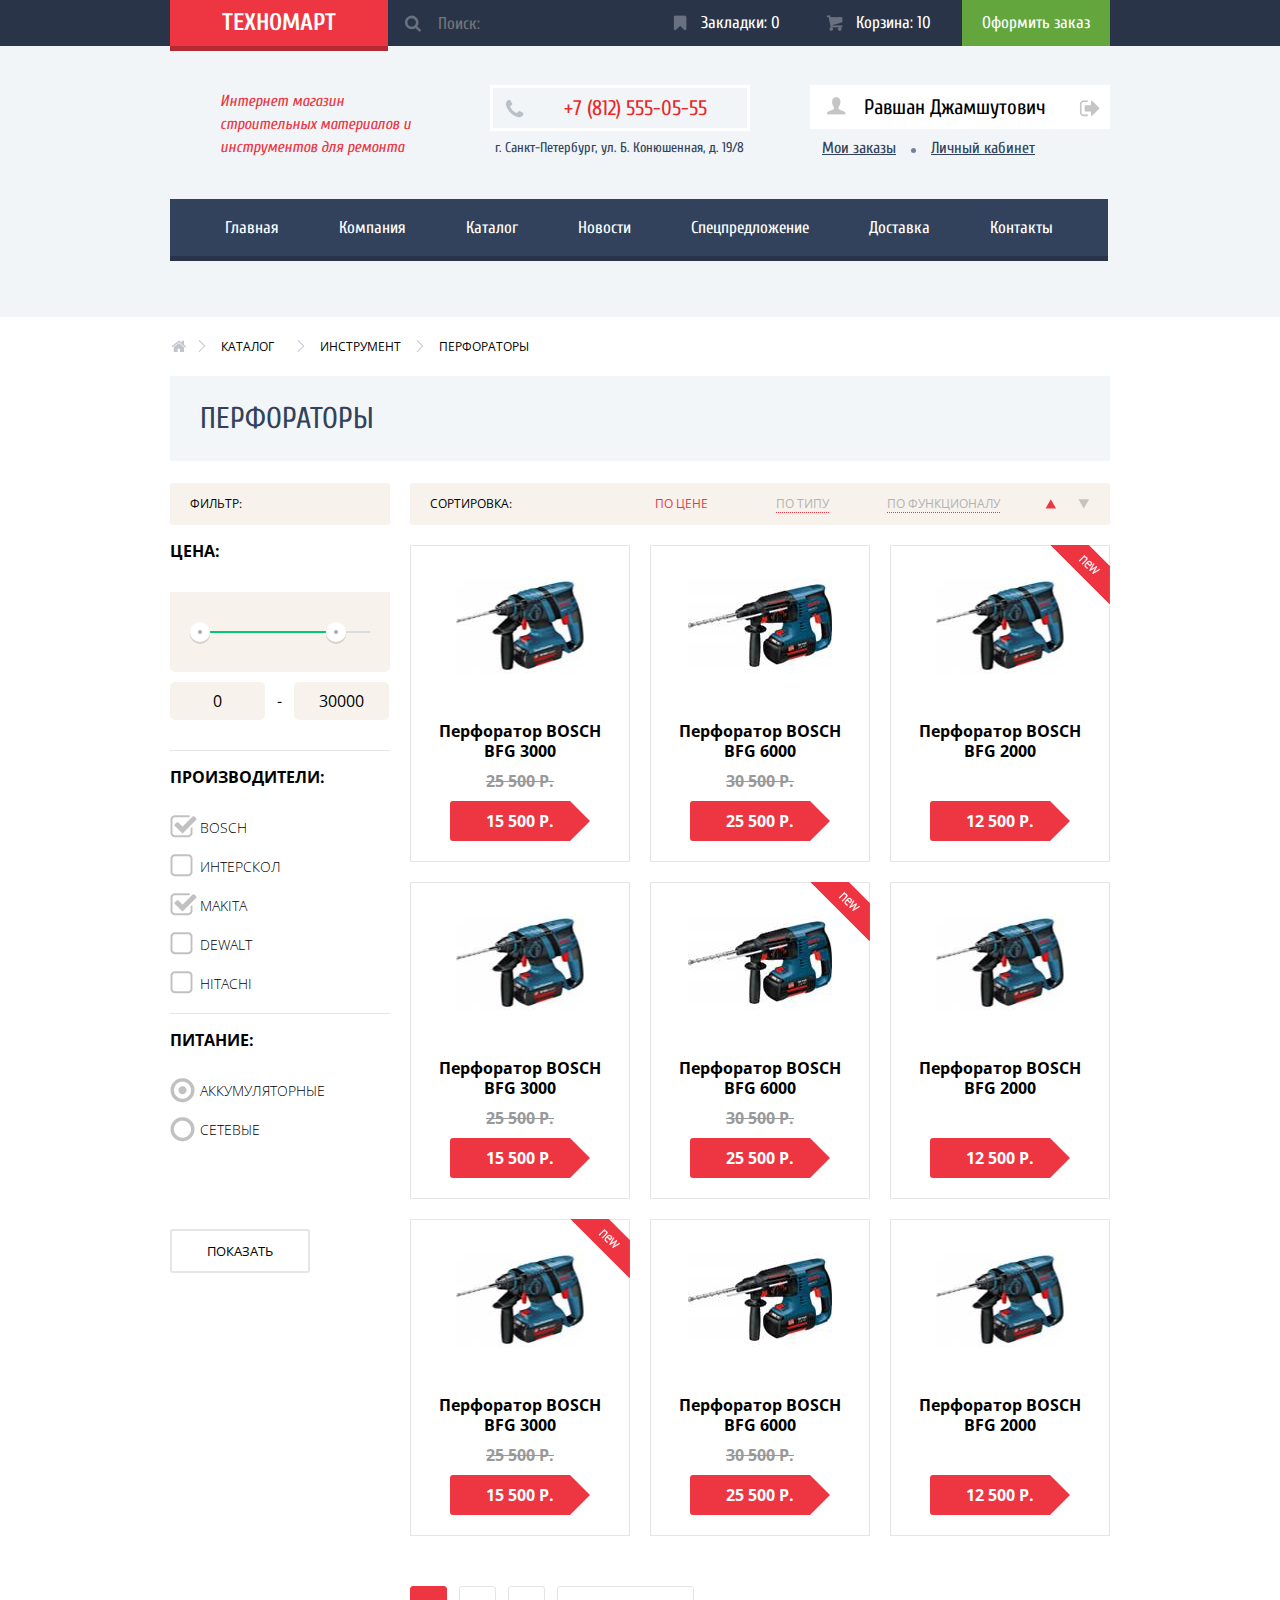
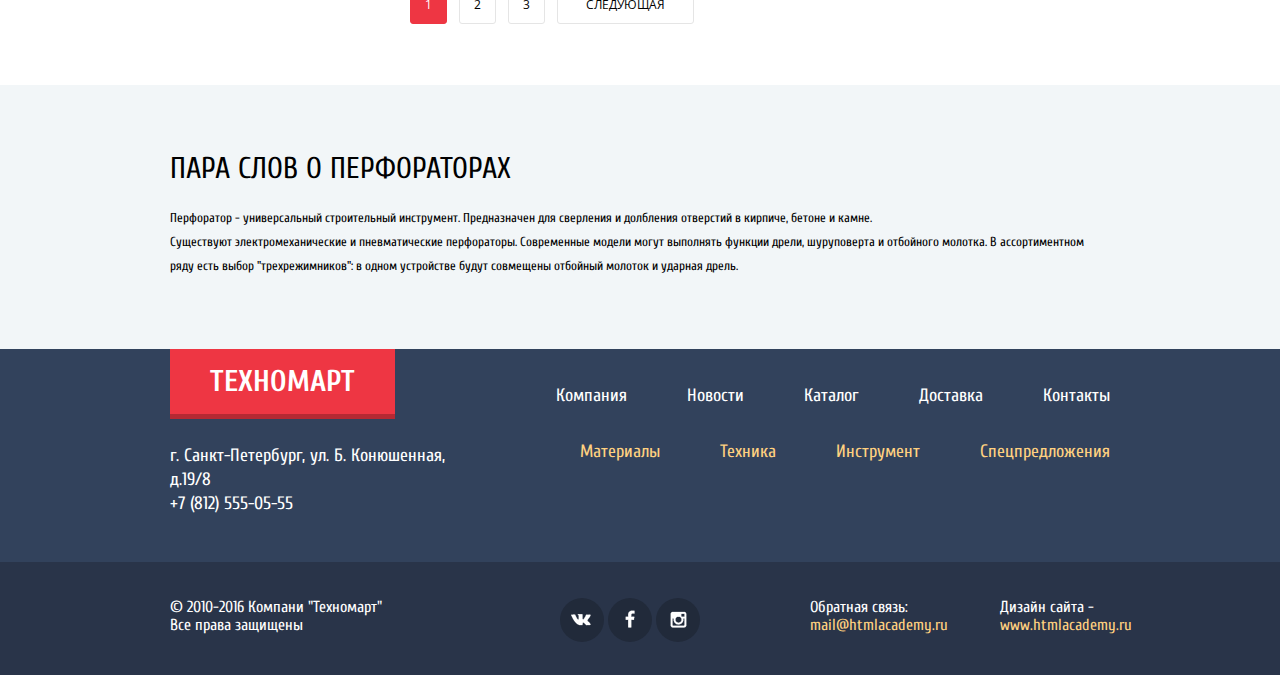
==== commit 3de5290f: "Исправлены классы в чекбоксах и в иконке с карзиной" ====
--- a/catalog.html
+++ b/catalog.html
@@ -156,7 +156,7 @@
           <div class="catalog-item catalog-catalog-item">
             <div class="new-banner item-new"></div>
             <div class="actions">
-                <a href="#" class="icon-basket item-btn buy">Купить</a>
+                <a href="#" class="icon-basket-inner item-btn buy">Купить</a>
                 <a href="#" class="item-btn bookmark">В закладки</a>
             </div>
             <div class="image"><img src="img/bfg3000.jpg" alt="Перфоратор BOSCH BFG 3000"></div>
@@ -167,7 +167,7 @@
           <div class="catalog-item catalog-catalog-item">
             <div class="new-banner item-new"></div>
             <div class="actions">
-                <a href="#" class="icon-basket item-btn buy">Купить</a>
+                <a href="#" class="icon-basket-inner item-btn buy">Купить</a>
                 <a href="#" class="item-btn bookmark">В закладки</a>
             </div>
             <div class="image"><img src="img/bfg6000.jpg" alt="Перфоратор BOSCH BFG 6000"></div>
@@ -178,7 +178,7 @@
           <div class="catalog-item catalog-catalog-item">
             <div class="new-banner item-new new"></div>
             <div class="actions">
-                <a href="#" class="icon-basket item-btn buy">Купить</a>
+                <a href="#" class="icon-basket-inner item-btn buy">Купить</a>
                 <a href="#" class="item-btn bookmark">В закладки</a>
             </div>
             <div class="image"><img src="img/bfg2000.jpg" alt="Перфоратор BOSCH BFG 2000"></div>
@@ -189,7 +189,7 @@
           <div class="catalog-item catalog-catalog-item">
             <div class="new-banner item-new"></div>
             <div class="actions">
-                <a href="#" class="icon-basket item-btn buy">Купить</a>
+                <a href="#" class="icon-basket-inner item-btn buy">Купить</a>
                 <a href="#" class="item-btn bookmark">В закладки</a>
             </div>
             <div class="image"><img src="img/bfg3000.jpg" alt="Перфоратор BOSCH BFG 3000"></div>
@@ -200,7 +200,7 @@
           <div class="catalog-item catalog-catalog-item">
             <div class="new-banner item-new new"></div>
             <div class="actions">
-                <a href="#" class="icon-basket item-btn buy">Купить</a>
+                <a href="#" class="icon-basket-inner item-btn buy">Купить</a>
                 <a href="#" class="item-btn bookmark">В закладки</a>
             </div>
             <div class="image"><img src="img/bfg6000.jpg" alt="Перфоратор BOSCH BFG 6000"></div>
@@ -211,7 +211,7 @@
           <div class="catalog-item catalog-catalog-item">
             <div class="new-banner item-new"></div>
             <div class="actions">
-                <a href="#" class="icon-basket item-btn buy">Купить</a>
+                <a href="#" class="icon-basket-inner item-btn buy">Купить</a>
                 <a href="#" class="item-btn bookmark">В закладки</a>
             </div>
             <div class="image"><img src="img/bfg2000.jpg" alt="Перфоратор BOSCH BFG 2000"></div>
@@ -222,7 +222,7 @@
           <div class="catalog-item catalog-catalog-item">
             <div class="new-banner item-new new"></div>
             <div class="actions">
-                <a href="#" class="icon-basket item-btn buy">Купить</a>
+                <a href="#" class="icon-basket-inner item-btn buy">Купить</a>
                 <a href="#" class="item-btn bookmark">В закладки</a>
             </div>
             <div class="image"><img src="img/bfg3000.jpg" alt="Перфоратор BOSCH BFG 3000"></div>
@@ -233,7 +233,7 @@
           <div class="catalog-item catalog-catalog-item">
             <div class="new-banner item-new"></div>
             <div class="actions">
-                <a href="#" class="icon-basket item-btn buy">Купить</a>
+                <a href="#" class="icon-basket-inner item-btn buy">Купить</a>
                 <a href="#" class="item-btn bookmark">В закладки</a>
             </div>
             <div class="image"><img src="img/bfg6000.jpg" alt="Перфоратор BOSCH BFG 6000"></div>
@@ -244,7 +244,7 @@
           <div class="catalog-item catalog-catalog-item">
             <div class="new-banner item-new"></div>
             <div class="actions">
-                <a href="#" class="icon-basket item-btn buy">Купить</a>
+                <a href="#" class="icon-basket-inner item-btn buy">Купить</a>
                 <a href="#" class="item-btn bookmark">В закладки</a>
             </div>
             <div class="image"><img src="img/bfg2000.jpg" alt="Перфоратор BOSCH BFG 2000"></div>
--- a/css/style.css
+++ b/css/style.css
@@ -199,6 +199,23 @@
   background-color: #161d29;
 }
 
+.icon-basket-inner {
+  position: relative;
+  background: url("../img/sprite.png") no-repeat;
+  background-position: 0 -3px;
+}
+
+.icon-basket-inner:hover {
+  background: url("../img/sprite.png") no-repeat;
+  background-position: 0 -111px;
+}
+
+.icon-basket-inner:active {
+  background: url("../img/sprite.png") no-repeat;
+  background-position: 0 -39px;
+  background-color: #161d29;
+}
+
 .order {
   display: inline-block;
   padding: 14px 20px;
@@ -1804,7 +1821,7 @@
   content: "";
 }
 
-.firm-checkbox .active input[type="checkbox"]:checked + .checkbox-indicator::before {
+.firm-checkbox input[type="checkbox"]:checked + .checkbox-indicator::before {
   position: absolute;
   top: -3px;
   left: 0;
@@ -1858,7 +1875,7 @@
   margin-top: 70px;
   padding: 11px 35px;
   border: 2px solid #e5e5e5;
-  border-radius: 5px
+  border-radius: 3px
 }
 
 a.blocked:before {
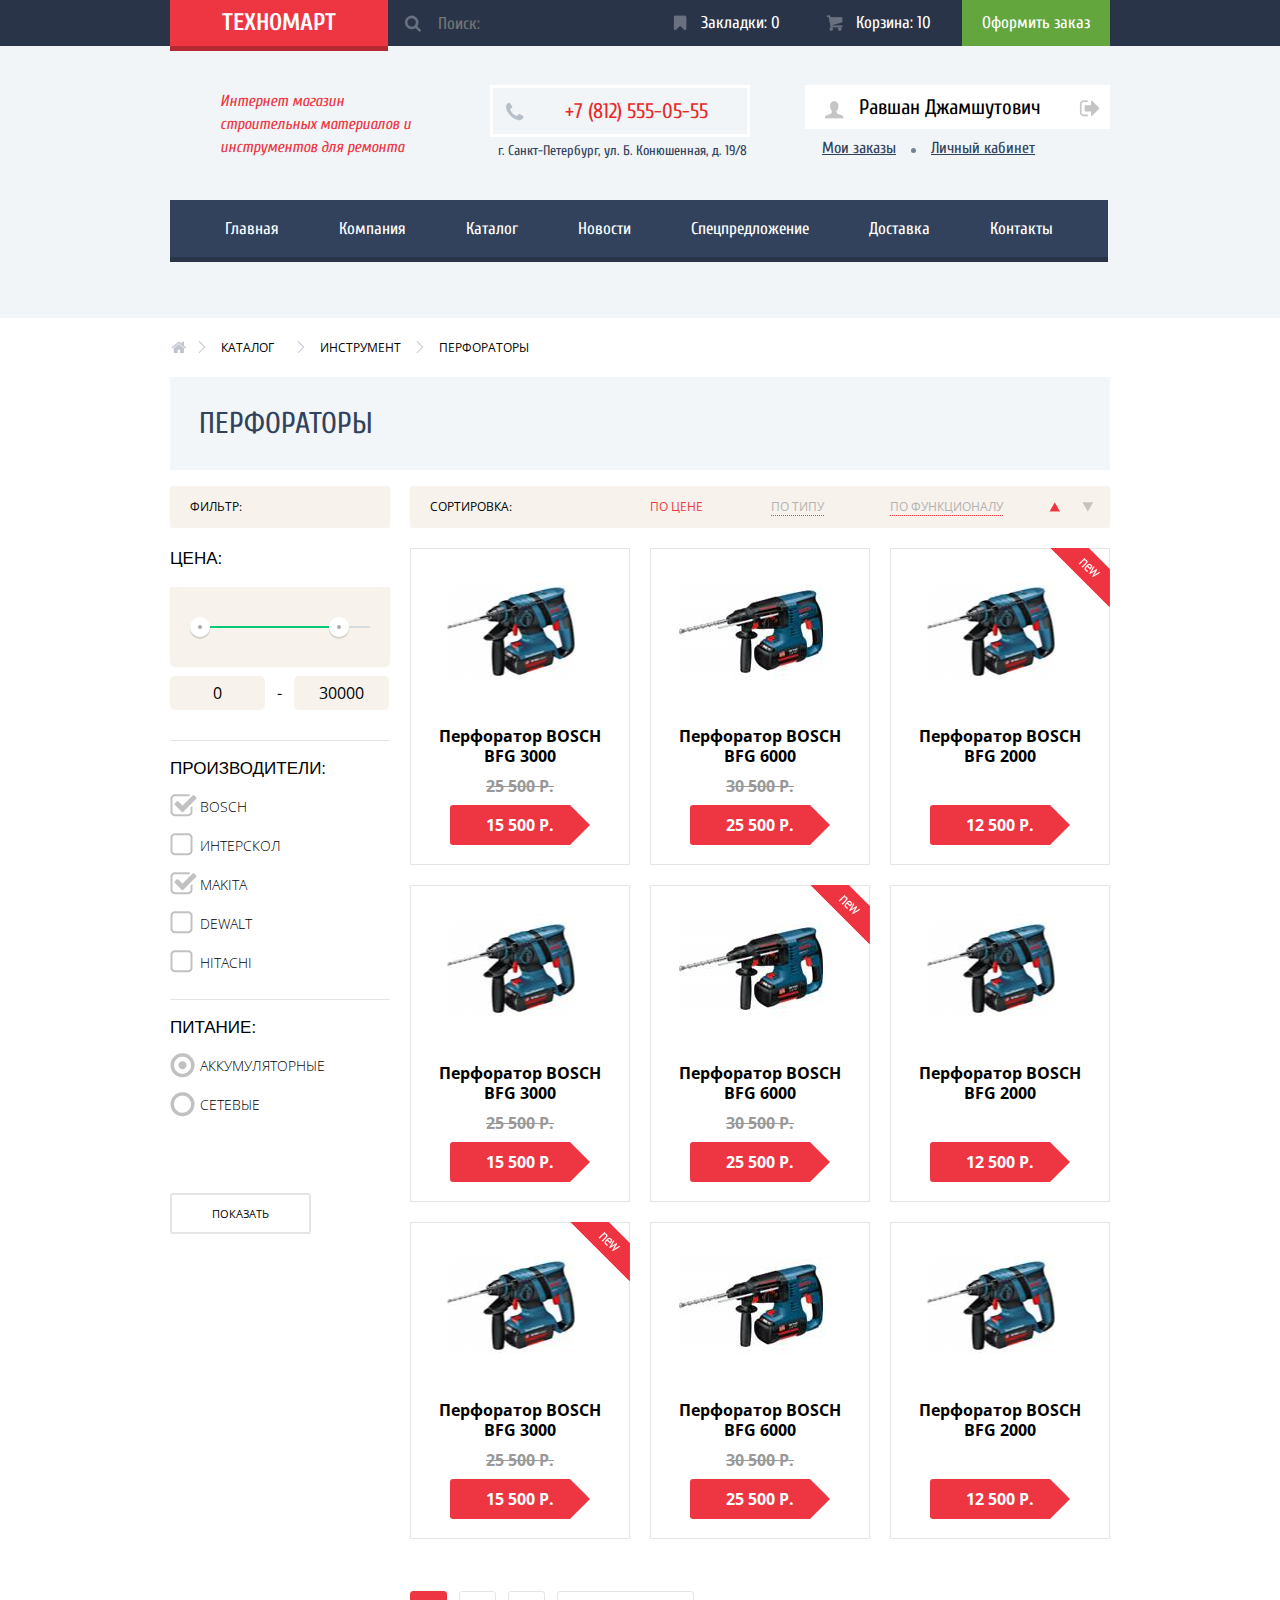
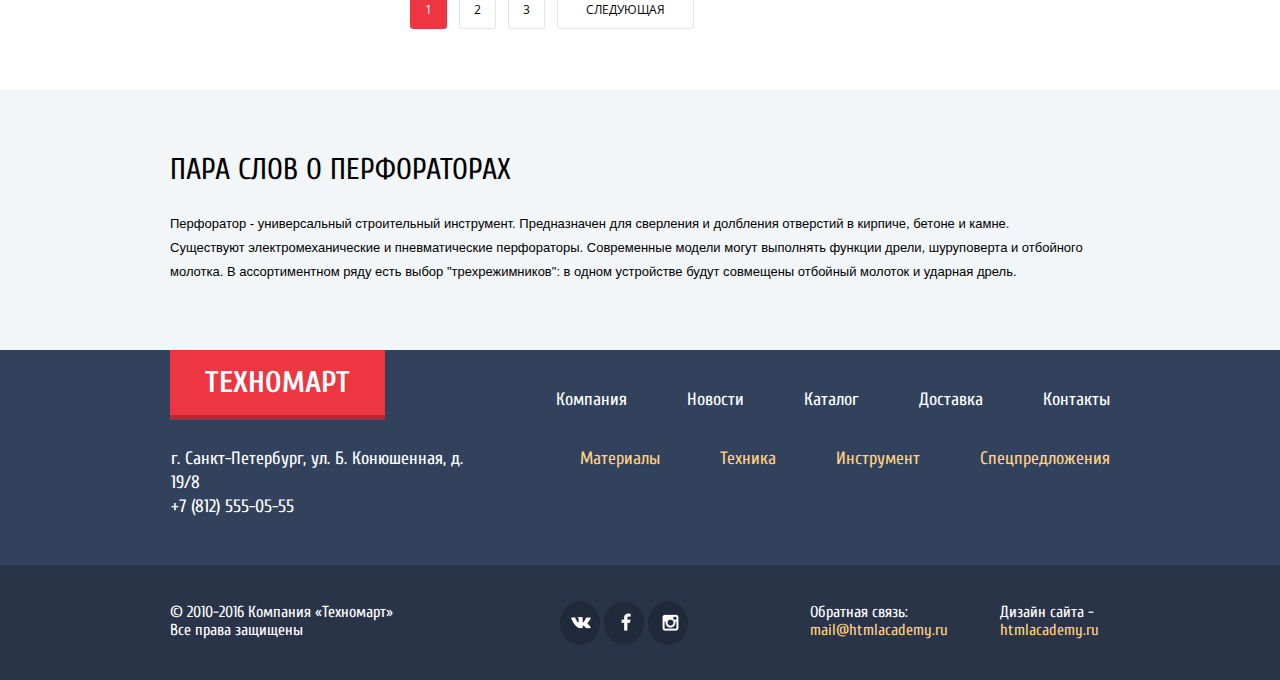
==== commit 46eaf63c: "Выполнен Pixel Perfect для страницы catalog.html проекта Техномарт" ====
--- a/catalog.html
+++ b/catalog.html
@@ -279,7 +279,7 @@
         <div class="container clearfix">
           <div class="footer-address">
             <a class="footer-logo" href="index.html">Техномарт</a>
-            <p>г. Санкт-Петербург, ул. Б. Конюшенная, д.19/8</p>
+            <p>г. Санкт-Петербург, ул. Б. Конюшенная, д. 19/8</p>
             <p>+7 (812) 555-05-55</p>
           </div>
           <div class="footer-menu clearfix">
@@ -301,13 +301,13 @@
       </section>
       <section class="footer-bottom-panel">
         <div class="container clearfix">
-          <p class="copyright">&copy; 2010-2016 Компани "Техномарт" Все права защищены</p>
+          <p class="copyright">&copy; 2010-2016 Компания «Техномарт» Все права защищены</p>
           <div class="social-buttons">
             <a class="icon-vk btn-social" href="http://vk.com"></a>
             <a class="icon-facebook btn-social" href="http://facebook.com"></a>
             <a class="icon-instagramm btn-social" href="http://instagram.com"></a>
           </div>
-          <div class="designer contact-text"><p>Дизайн сайта -</p><a class="ref" href="http://htmlacademy.ru">www.htmlacademy.ru</a></div>
+          <div class="designer contact-text"><p>Дизайн сайта -</p><a class="ref" href="http://htmlacademy.ru">htmlacademy.ru</a></div>
           <div class="email contact-text"><p>Обратная связь:</p><a class="ref" href="mailto:mail@htmlacademy.ru">mail@htmlacademy.ru</a></div>
         </div>
       </section>
--- a/css/style.css
+++ b/css/style.css
@@ -2,7 +2,7 @@
   min-width: 960px;
   padding: 0;
   font-size: 16px;
-  font-family: 'Cuprum', sans-serif;
+  font-family: "Cuprum", "Arial", sans-serif;
 }
 
  a:link,
@@ -10,7 +10,7 @@
  a:hover,
  a:active {
   text-decoration: none;
-  color: #fff;
+  color: #ffffff;
 }
 
 .container {
@@ -26,8 +26,8 @@
 
 .btn {
   display: inline-block;
-  padding-top: 14px;
-  padding-bottom: 14px;
+  padding-top: 11px;
+  padding-bottom: 13px;
   font-size: 14px;
   text-transform: uppercase;
   background-color: #ee3643;
@@ -37,6 +37,7 @@
 .btn:hover {
   background-color: #ca2c37;
 }
+
 .btn:active {
   background-color: #ba2732;
 }
@@ -77,7 +78,7 @@
   margin-bottom: 38px;
   font-size: 0;
   line-height: 18px;
-  color: #fff;
+  color: #ffffff;
   background-color: #293449;
 }
 
@@ -96,6 +97,7 @@
 .header-logo:hover {
   background-color: #ca2c37;
 }
+
 .header-logo:active {
   background-color: #ba2732;
 }
@@ -108,7 +110,7 @@
   padding-left: 50px;
   padding-bottom: 13.5px;
   font-size: 17px;
-  color: #fff;
+  color: #ffffff;
   white-space: nowrap;
   background-color: #293449;
   background-image: url("../img/sprite.png");
@@ -158,9 +160,11 @@
 .spec-menu-item:hover {
   background-color: #212a3a;
 }
+
 .spec-menu-item:hover:before {
   opacity: 1;
 }
+
 .spec-menu-item:active:before {
   opacity: .7;
 }
@@ -256,8 +260,8 @@
 .phone-number {
   position: absolute;
   display: block;
-  padding: 8px 0;
-  padding-left: 30px;
+  padding: 11px 0;
+  padding-left: 33px;
   margin: 0;
   margin-bottom: 8px;
   font-size: 21px;
@@ -269,7 +273,7 @@
 .icon-phone {
   position: relative;
   background: url("../img/sprite.png") no-repeat;
-  background-position: 2px -1023px;
+  background-position: 2px -1020px;
 }
 
  p.icon-phone:before {
@@ -280,7 +284,8 @@
 .street {
   font-size: 14px;
   margin: 0;
-  margin-left: 5px;
+  margin-left: 8px;
+  margin-top: -3px;
   line-height: 18px;
   color: #32425c;
 }
@@ -300,7 +305,7 @@
 .account-menu-btn {
   display: inline-block;
   font-size: 21px;
-  background-color: #fff;
+  background-color: #ffffff;
 }
 
 .login-menu .account-menu-btn:hover {
@@ -321,6 +326,9 @@
   position: relative;
   padding: 10px 25px;
   padding-left: 45px;
+  padding-top: 10px;
+  text-align: center;
+  margin-top: 5px;
 }
 
 a.icon-login:before {
@@ -361,8 +369,7 @@
   position: relative;
   width: 290px;
   padding: 10px 0;
-
-  padding-right: 10px;
+  padding-right: 15px;
   margin-bottom: 10px;
   text-align: center;
 }
@@ -370,7 +377,7 @@
 a.icon-user:before {
   padding-right: 10px;
   font-size: 18px;
-  }
+}
 
 .icon-user {
   position: relative;
@@ -382,24 +389,25 @@
   top: 0;
   left: 0;
   width: 30px;
-  height: 30px;
-  background: url("../img/sprite.png") no-repeat;
-  background-position: 6px -1661px;
+  height: 35px;
+  background: url("../img/sprite.png") no-repeat;
+  background-position: 9px -1657px;
 }
 
 .icon-user:hover::before {
   background: url("../img/sprite.png") no-repeat;
-  background-position: 6px -1737px;
+  background-position: 9px -1734px;
 }
 
 .icon-user:active::before {
   background: url("../img/sprite.png") no-repeat;
-  background-position: 6px -1698px;
+  background-position: 9px -1695px;
 }
 
 .login-menu .user-menu-profile-btn:hover {
-  color: #000;
-}
+  color: #000000;
+}
+
 .login-menu .user-menu-profile-btn:active {
   color: #c5c5c5;
 }
@@ -463,7 +471,8 @@
 
 .user-menu a.user-ref:hover {
   color: #ee3643;
-  }
+}
+
 .user-menu a.user-ref:active {
   color: #c5cad0;
 }
@@ -485,9 +494,11 @@
 .account-menu {
   display: block;
 }
+
 .account-menu-enter-btn {
   display: inline-block;
 }
+
 .account-menu-registration-btn {
   display: inline-block;
 }
@@ -495,50 +506,54 @@
 .user-menu {
   display: none;
 }
+
 .user-menu-profile-btn {
   display: none;
 }
+
 .user-menu-orders {
   display: none;
 }
+
 .user-menu-profile {
   display: none;
 }
+
 .logout-btn {
   display: none;
 }
 
 .catalog-account-menu {
   display: none;
-  }
+}
 
 .catalog-account-menu-enter-btn {
   display: none;
-  }
+}
 
 .catalog-account-menu-registration-btn {
   display: none;
-  }
+}
 
 .catalog-user-menu {
   display: block;
-  }
+}
 
 .catalog-user-menu-profile-btn {
   display: inline-block;
-  }
+}
 
 .catalog-user-menu-orders {
   display: inline-block;
-  }
+}
 
 .catalog-user-menu-profile {
   display: inline-block;
-  }
+}
 
 .catalog-logout-btn {
   display: inline-block;
-  }
+}
 
 .header-top-menu {
   padding: 0;
@@ -570,9 +585,11 @@
 .header-top-menu li:hover a {
   background-color: #293449;
 }
+
 .header-top-menu li:active a {
   background-color: #1d2739;
 }
+
 .header-top-menu li:active a {
   color: #a8abaf;
 }
@@ -609,11 +626,11 @@
 
 .block-title {
   margin-top: 23px;
-  margin-left: 25px;
-  margin-bottom: 15px;
+  margin-left: 24px;
+  margin-bottom: 14px;
   font-size: 24px;
   font-weight: 300;
-  color: #fff;
+  color: #ffffff;
 }
 
 .block-btn {
@@ -630,27 +647,35 @@
 .block:nth-child(3) .block-btn {
   padding: 12px 30px;
 }
+
 .block:last-child .block-btn   {
   padding: 12px 35px;
 }
+
 .block-btn:hover {
   background-color: rgba(100,100,100,.5);
 }
+
 .block-btn:active {
   background-color: rgba(100,100,100,.7);
 }
+
 .materials {
   background-color: #f6b22d;
 }
+
 .tools {
   background-color: #4aafde;
 }
+
 .equipment {
   background-color: #cc79d1;
 }
+
 .sale {
   background-color: #85d179;
 }
+
 .delivery {
   background-color: #f6b22d;
 }
@@ -663,7 +688,8 @@
   display: inline-block;
   width: 44px;
   height: 65px;
-  margin-top: -32.5px;
+  margin-top: -30px;
+  margin-right: 10px;
   background-image: url("../img/button_materials.png");
   background-repeat: no-repeat;
 }
@@ -676,7 +702,8 @@
   display: inline-block;
   width: 75px;
   height: 61px;
-  margin-top: -30.5px;
+  margin-top: -29px;
+  margin-right: 3px;
   background-image: url("../img/button_tools.png");
   background-repeat: no-repeat;
 }
@@ -690,6 +717,7 @@
   width: 78px;
   height: 62px;
   margin-top: -31px;
+  margin-right: 7px;
   background-image: url("../img/button_equipment.png");
   background-repeat: no-repeat;
 }
@@ -703,6 +731,7 @@
   width: 59px;
   height: 72px;
   margin-top: -36px;
+  margin-right: 5px;
   background-image: url("../img/button_sale.png");
   background-repeat: no-repeat;
 }
@@ -714,8 +743,9 @@
   top: 50%;
   display: inline-block;
   width: 78px;
-    height: 63px;
-  margin-top: -31.5px;
+  height: 63px;
+  margin-top: -33px;
+  margin-right: 5px;
   background-image: url("../img/button_delivery.png");
   background-repeat: no-repeat;
 }
@@ -747,7 +777,7 @@
   padding-top: 25px;
   padding-left: 25px;
   margin: 0;
-  color: #fff;
+  color: #ffffff;
 }
 
 .promo-slide-title h4 {
@@ -755,7 +785,6 @@
   margin: 0;
   font-size: 36px;
   font-weight: 300;
-  padding-bottom: 2px;
   text-transform: uppercase;
 }
 
@@ -794,7 +823,6 @@
   background-position: 0 -742px;
 }
 
-
 .icon-left:hover::before {
   content: "";
   width: 40px;
@@ -806,7 +834,6 @@
 
 a.icon-right:before {
   top: 50%;
-
 }
 
 .icon-right {
@@ -814,31 +841,30 @@
 }
 
 .icon-right::before {
+  content: "";
+  width: 40px;
+  height: 50px;
+  right: -607px;
+  background: url("../img/sprite.png") no-repeat;
+  background-position: 0 -1333px;
+}
+
+.icon-right:hover::before {
   content: "";
   width: 40px;
   height: 50px;
   right: -600px;
   background: url("../img/sprite.png") no-repeat;
   background-position: 0 -1333px;
-}
-
-
-.icon-right:hover::before {
-  content: "";
-  width: 40px;
-  height: 50px;
-  right: -600px;
-  background: url("../img/sprite.png") no-repeat;
-  background-position: 0 -1333px;
   opacity: 0.8;
 }
 
 .open-catalog-btn {
   position: absolute;
-  bottom: 25px;
-  left: 25px;
+  bottom: 23px;
+  left: 22px;
   z-index: 500;
-  padding-left: 50px;
+  padding-left: 51px;
   padding-right: 50px;
   margin: 0;
 }
@@ -857,8 +883,8 @@
   display: inline-block;
   width: 6px;
   height: 6px;
-  background-color: #fff;
-  border: 2px solid #fff;
+  background-color: #ffffff;
+  border: 2px solid #ffffff;
   border-radius: 50%;
 }
 
@@ -881,7 +907,7 @@
 .index-title  h3 {
   display: inline-block;
   max-width: 450px;
-  margin: 25px 30px;
+  margin: 29px 29px;
   margin-right: 0;
   font-size: 30px;
   font-weight: 300;
@@ -894,8 +920,8 @@
   max-width: 300px;
   padding: 10px 55px;
   padding-right: 55px;
-  margin-right: 25px;
-  margin-top: 25px;
+  margin-right: 24px;
+  margin-top: 26px;
   margin-bottom: 25px;
   white-space: nowrap;
   overflow: hidden;
@@ -916,13 +942,13 @@
   width: 218px;
   margin-right: 16px;
   margin-bottom: 20px;
-  font-family: 'Open Sans', sans-serif;
+  font-family: "Open Sans", "Arial", sans-serif;
   line-height: 20px;
   font-weight: 700;
   text-transform: uppercase;
   text-align: center;
   vertical-align: top;
-  background-color: #fff;
+  background-color: #ffffff;
   border: 1px solid #e5e5e5;
 }
 
@@ -934,8 +960,8 @@
   position: absolute;
   max-width: 210px;
   max-height: 170px;
-  top: 50%;
-  left: 50%;
+  top: 52%;
+  left: 46%;
   transform: translate(-50%, -50%);
 }
 
@@ -948,7 +974,7 @@
   width: 218px;
   height: 88px;
   padding: 40px 0;
-  font-family: 'Cuprum', sans-serif;
+  font-family: 'Cuprum', "Arial", sans-serif;
   background-color: rgba(255,255,255,0.9);
 }
 
@@ -961,7 +987,7 @@
   font-size: 14px;
   line-height: 18px;
   text-decoration: none;
-  color: #fff;
+  color: #ffffff;
   background-color: #63a63e;
   border: 3px solid #63a63e;
   border-bottom-color: #367315;
@@ -981,7 +1007,7 @@
 
 .catalog-item .bookmark {
   color: #32425c;
-  background: #fff;
+  background: #ffffff;
   border-bottom-color: #63a63e;
 }
 
@@ -1026,13 +1052,12 @@
   position: relative;
   width: 218px;
   height: 160px;
-
 }
 
 .catalog-item > .title {
   min-height: 20px;
   padding: 0 20px;
-  margin-top: 15px;
+  margin-top: 17px;
   margin-bottom: 10px;
   text-transform: none;
 }
@@ -1041,9 +1066,9 @@
   position: relative;
   width: 80px;
   padding: 10px 30px;
-  margin: 10px auto;
-  margin-bottom: 20px;
-  color: #fff;
+  margin: 9px auto;
+  margin-bottom: 19px;
+  color: #ffffff;
   background: #ee3643;
   border-radius: 3px;
 }
@@ -1055,14 +1080,14 @@
   right: -20px;
   width: 0;
   height: 0;
-  border: 20px solid #fff;
+  border: 20px solid #ffffff;
   border-left-color: #ee3643;
 }
 
 .old-price {
   min-height: 20px;
   text-decoration: line-through;
-  color: #999;
+  color: #999999;
 }
 
 .catalog-items-sort-bar {
@@ -1095,7 +1120,7 @@
 }
 
 .sort-by-price {
-  margin-left: 140px;
+  margin-left: 135px;
 }
 
 .sort-by-type {
@@ -1103,7 +1128,7 @@
 }
 
 .sort-by-functional {
-  margin-left: 55px;
+  margin-left: 63px;
 }
 
 .catalog-items-sort-bar a:hover {
@@ -1136,17 +1161,17 @@
   width: 20px;
   height: 20px;
   background: url("../img/sprite.png") no-repeat;
-  background-position: -10px -1583px;
+  background-position: -4px -1583px;
 }
 
 .icon-up-dir:hover::before {
   background: url("../img/sprite.png") no-repeat;
-  background-position: -10px -1643px;
+  background-position: -6px -1643px;
 }
 
 .icon-up-dir, .sort-up-active::before {
   background: url("../img/sprite.png") no-repeat;
-  background-position: -10px -1613px;
+  background-position: -6px -1613px;
 }
 
 a.icon-down-dir {
@@ -1165,7 +1190,7 @@
   width: 20px;
   height: 20px;
   background: url("../img/sprite.png") no-repeat;
-  background-position: -10px -556px;
+  background-position: -6px -556px;
 }
 
 .icon-down-dir:hover:before {
@@ -1176,7 +1201,7 @@
   width: 20px;
   height: 20px;
   background: url("../img/sprite.png") no-repeat;
-  background-position: -10px -615px;
+  background-position: -6px -615px;
 }
 
 .catalog-items-sort-bar .sort-up-active:before,
@@ -1237,10 +1262,10 @@
 .page-switcher a {
   display: inline-block;
   padding: 9px 14px;
-  margin-top: 50px;
+  margin-top: 52px;
   margin-bottom: 60px;
   margin-right: 8px;
-  font-family: 'Open Sans', sans-serif;
+  font-family: "Open Sans", "Arial", sans-serif;
   font-size: 12px;
   line-height: 18px;
   text-transform: uppercase;
@@ -1259,12 +1284,12 @@
 }
 .page-switcher a:link,
 .page-switcher a:visited {
-  color: #000;
+  color: #000000;
 }
 
 .page-switcher .page-active:link,
 .page-switcher .page-active:visited {
-  color: #fff;
+  color: #ffffff;
 }
 
 .page-switcher a:hover {
@@ -1287,7 +1312,7 @@
 }
 
 .catalog-firms {
-  margin-bottom: 65px;
+  margin-bottom: 60px;
 }
 
 .catalog-firm {
@@ -1298,7 +1323,7 @@
   margin-right: 20px;
   margin-bottom: 20px;
   text-align: center;
-  background-color: #fff;
+  background-color: #ffffff;
   border: 1px solid #e5e5e5;
 }
 
@@ -1323,12 +1348,11 @@
 .catalog-firm img {
   position: absolute;
   display: block;
-  top: 50%;
+  top: 44%;
   left: 50%;
   transform: translate(-50%, -50%);
   max-width: 210px;
   max-height: 130px;
-
 }
 
 .services {
@@ -1337,8 +1361,8 @@
 }
 
 .services-title {
-  margin-top: 60px;
-  margin-bottom: 25px;
+  margin-top: 64px;
+  margin-bottom: 29px;
   font-size: 30px;
   font-weight: 300;
   line-height: 24px;
@@ -1347,7 +1371,7 @@
 
 .services-description {
   width: 400px;
-  margin-bottom: 70px;
+  margin-bottom: 67px;
   font-size: 14px;
   line-height: 24px;
 }
@@ -1358,7 +1382,7 @@
   width: 240px;
   padding: 0;
   margin: 0;
-  margin-bottom: 100px;
+  margin-bottom: 105px;
   list-style: none;
   background-color: #32425c;
 }
@@ -1386,7 +1410,7 @@
 }
 
 .tabs .active-tab a {
-  background-color: #fff;
+  background-color: #ffffff;
   box-shadow: none;
 }
 
@@ -1402,7 +1426,7 @@
 
 .tabs .active-tab a:hover {
   color: #32425c;
-  background-color: #fff;
+  background-color: #ffffff;
 }
 
 .tab-slides {
@@ -1465,7 +1489,7 @@
   content: "";
   position: absolute;
   z-index: 0;
-  top: 20px;
+  top: 24px;
   right: 0;
   width: 468px;
   height: 261px;
@@ -1476,7 +1500,7 @@
 .tab-second:after {
   content: "";
   position: absolute;
-  top: 20px;
+  top: 24px;
   right: 0;
   z-index: 0;
   width: 468px;
@@ -1488,7 +1512,7 @@
 .tab-third:after {
   content: "";
   position: absolute;
-  top: 20px;
+  top: 24px;
   right: 0;
   z-index: 0;
   width: 468px;
@@ -1512,7 +1536,8 @@
 
 .text {
   margin: 0;
-  margin-bottom: 25px;
+  margin-bottom: 22px;
+  font-family: "PT Sans", "Arial", sans-serif;
   font-size: 13px;
   line-height: 24px;
   }
@@ -1529,13 +1554,15 @@
 
 .transport-companies li {
   margin-bottom: 15px;
+  padding-left: 5px;
+  padding-bottom: 5px;
 }
 
 .transport-companies li:before {
   content: "";
   position: relative;
-  top: -6px;
-  right: 5px;
+  top: -4px;
+  right: 9px;
   display: inline-block;
   width: 25px;
   height: 2px;
@@ -1546,7 +1573,7 @@
   padding: 10px 40px;
   width: 140px;
   margin: 0;
-  margin-top: 5px;
+  margin-top: -5px;
 }
 
 .contacts {
@@ -1565,18 +1592,19 @@
 .map img {
   max-width: 300px;
   max-height: 157px;
+  margin-top: 7px;
 }
 
 .lost-btn {
   padding: 10px 61px;
   margin: 0;
-  margin-top: 5px;
+  margin-top: -1px;
 }
 
 .breadcrumbs {
   padding: 0;
   margin: 20px 0;
-  font-family: 'Open Sans', sans-serif;
+  font-family: "Open Sans", "Arial", sans-serif;
   font-size: 12px;
   line-height: 18px;
   text-transform: uppercase;
@@ -1613,7 +1641,6 @@
   background-position: 6px -683px;
 }
 
-
 .icon-right-bc {
   position: relative;
 }
@@ -1630,11 +1657,11 @@
 }
 
 .catalog-title {
-  padding: 25px 30px;
-  margin: 0;
-  margin-bottom: 22px;
+  padding: 29px 29px;
+  margin: 0;
+  margin-bottom: 16px;
   font-size: 30px;
-  font-weight: normal;
+  font-weight: 300;
   text-transform: uppercase;
   color: #32425c;
   background-color: #f2f6f8;
@@ -1643,19 +1670,19 @@
 .catalog-refine-controls {
   float: left;
   width: 220px;
-  font-family: 'Open Sans', sans-serif;
+  font-family: "Open Sans", "Arial", sans-serif;
   text-transform: uppercase;
 }
 
 .catalog-refine-controls a:link,
 .catalog-refine-controls a:visited,
 .catalog-refine-controls a:active {
-  color: #000;
+  color: #000000;
 }
 
 .top-bar {
   margin-bottom: 20px;
-  font-family: 'Open Sans', sans-serif;
+  font-family: "Open Sans", "Arial" ,sans-serif;
   font-size: 12px;
   line-height: 18px;
   text-transform: uppercase;
@@ -1665,14 +1692,14 @@
 
 .catalog-refine-control-title {
   padding: 12px 20px;
-  margin-bottom: 0;
+  margin-bottom: 3px;
 }
 
 .range-controls {
   position: relative;
   padding: 39px 20px;
   margin-top: 15px;
-  margin-bottom: 10px;
+  margin-bottom: 9px;
   background-color: #f7f3ec;
   border-bottom-left-radius: 5px;
   border-bottom-right-radius: 5px;
@@ -1696,18 +1723,18 @@
   width: 4px;
   height: 4px;
   background-color: #ababab;
-  border: 8px solid #fff;
+  border: 8px solid #ffffff;
   border-radius: 50%;
   box-shadow: 0 2px 1px #d4d1cb;
 }
 
 .range-controls .max-toggle {
-  left: 156px;
+  left: 159px;
 }
 
 .price-controls input {
   width: 95px;
-  padding: 8px 0;
+  padding: 6px 0;
   margin-bottom: 30px;
   text-align: center;
   background-color: #f7f3ec;
@@ -1729,14 +1756,15 @@
 
 .catalog-control-header {
   position: relative;
-  margin-bottom: 30px;
+  margin-bottom: 18px;
 }
 
 .catalog-control-sub-title {
   display: block;
-  padding-top: 15px;
+  font-family: "PT Sans", "Arial", sans-serif;
+  font-size: 17px;
+  padding-top: 18px;
   margin-bottom: 10px;
-  font-weight: 700;
 }
 
 .catalog-control-sub-title {
@@ -1759,7 +1787,7 @@
   position: relative;
   padding: 0;
   margin: 0;
-  margin-bottom: 20px;
+  margin-bottom: 27px;
   font-size: 14px;
   font-weight: 200;
   list-style: none;
@@ -1812,24 +1840,34 @@
 
 .firm-checkbox input[type="checkbox"] + .checkbox-indicator::before  {
   position: absolute;
+  content: "";
   top: -3px;
   left: 0;
-  background: url("../img/sprite.png") no-repeat;
   width: 27px;
   height: 27px;
+  background: url("../img/sprite.png") no-repeat;
   background-position: -10px -298px;
-  content: "";
+}
+
+.firm-checkbox input[type="checkbox"] + .checkbox-indicator:hover::before  {
+  background: url("../img/sprite.png") no-repeat;
+  background-position: -10px -384px;
 }
 
 .firm-checkbox input[type="checkbox"]:checked + .checkbox-indicator::before {
   position: absolute;
+  content: "";
   top: -3px;
   left: 0;
-  background: url("../img/sprite.png") no-repeat;
   width: 27px;
   height: 27px;
+  background: url("../img/sprite.png") no-repeat;
   background-position: -10px -427px;
-  content: "";
+}
+
+.firm-checkbox input[type="checkbox"]:checked + .checkbox-indicator:hover::before  {
+  background: url("../img/sprite.png") no-repeat;
+  background-position: -10px -513px;
 }
 
 .power-select input[type="radio"] {
@@ -1848,32 +1886,43 @@
 
 .power-radio input[type="radio"] + .power-indicator::before  {
   position: absolute;
+  content: "";
   top: -3px;
   left: 0;
-  background: url("../img/sprite.png") no-repeat;
   width: 27px;
   height: 27px;
+  background: url("../img/sprite.png") no-repeat;
   background-position: -10px -1073px;
-  content: "";
+}
+
+.power-radio input[type="radio"] + .power-indicator:hover::before  {
+  background: url("../img/sprite.png") no-repeat;
+  background-position: -10px -1163px;
 }
 
 .power-radio input[type="radio"]:checked + .power-indicator::before {
   position: absolute;
+  content: "";
   top: -3px;
   left: 0;
-  background: url("../img/sprite.png") no-repeat;
   width: 27px;
   height: 27px;
+  background: url("../img/sprite.png") no-repeat;
   background-position: -10px -1208px;
-  content: "";
+}
+
+.power-radio input[type="radio"]:checked + .power-indicator:hover::before {
+  background: url("../img/sprite.png") no-repeat;
+  background-position: -10px -1298px;
 }
 
 .show-items {
   display: inline-block;
-  font-size: 13px;
-  line-height: 18px;
-  margin-top: 70px;
-  padding: 11px 35px;
+  font-size: 11px;
+  line-height: 21px;
+  text-align: center;
+  margin-top: 52px;
+  padding: 8px 40px;
   border: 2px solid #e5e5e5;
   border-radius: 3px
 }
@@ -1892,18 +1941,18 @@
 }
 
 .items-description-title {
-  padding-top: 65px;
-  padding-bottom: 20px;
+  padding-top: 61px;
+  padding-bottom: 25px;
   font-size: 30px;
   text-transform: uppercase;
 }
 
 .items-description-text {
-  margin-bottom: 70px;
+  margin-bottom: 65px;
 }
 
 footer {
-  color: #fff;
+  color: #ffffff;
 }
 
 .footer-top-panel {
@@ -1912,15 +1961,15 @@
 
 .footer-address {
   float: left;
-  width: 320px;
+  width: 324px;
   margin-bottom: 45px;
 }
 
 .footer-logo {
   display: inline-block;
-  padding: 15px 40px;
+  padding: 15px 35px;
   margin-top: -1px;
-  margin-bottom: 30px;
+  margin-bottom: 32px;
   font-size: 30px;
   font-weight: bold;
   text-transform: uppercase;
@@ -1930,6 +1979,7 @@
 
 .footer-address > p {
   margin: 0;
+  padding-left: 1px;
   font-size: 18px;
   line-height: 24px;
 }
@@ -1943,7 +1993,7 @@
   float: right;
   padding: 0;
   margin: 0;
-  margin-top: 35px;
+  margin-top: 38px;
   font-size: 18px;
   list-style: none;
 }
@@ -1986,7 +2036,7 @@
 .copyright {
   float: left;
   width: 230px;
-  margin-top: 35px;
+  margin-top: 37px;
   margin-right: 160px;
   margin-bottom: 40px;
   font-size: 16px;
@@ -2002,7 +2052,7 @@
   display: inline-block;
   width: 20px;
   height: 20px;
-  padding: 12px 12px;
+  padding: 12px 10px;
   font-size: 18px;
   background-color: #212a3a;
   border-radius: 50%;
@@ -2083,7 +2133,7 @@
 
 .contact-text p {
   margin: 0;
-  margin-top: 35px;
+  margin-top: 37px;
 }
 
 .contact-text a:link,
@@ -2401,6 +2451,32 @@
     background-position: -10px -1787px;
 }
 
+@keyframes bounce {
+  0%   {
+    transform: translateY(-2000px);
+  }
+  70%  {
+    transform: translateY(30px);
+  }
+  90%  {
+    transform: translateY(-10px);
+  }
+  100% {
+    transform: translateY(0);
+  }
+}
+
+@keyframes shake {
+  0%, 100% {
+    transform: translateX(0);
+  }
+  10%, 30%, 50%, 70%, 90% {
+    transform: translateX(-10px);
+  }
+  20%, 40%, 60%, 80% {
+    transform: translateX(10px);
+  }
+}
 
 .modal-content {
   position: fixed;
@@ -2414,7 +2490,7 @@
   margin-left: -310px;
   color: #000000;
   border-top:7px solid #ee3643;
-  background: #fff;
+  background: #ffffff;
   box-shadow: 0 20px 40px rgba(0, 1, 1, 0.75);
 
 }
@@ -2429,7 +2505,7 @@
   height: 446px;
   margin-top: -220px;
   margin-left: -470px;
-  background-color: #444;
+  background-color: #444444;
   box-shadow: 0 0 14.7px 1.3px rgba(35, 31, 32, 0.5);
 }
 
@@ -2446,12 +2522,9 @@
   position: absolute;
   top: 5px;
   right: 5px;
-
   width: 22px;
   height: 22px;
-
   font-size: 0;
-
   background: none;
   border: 0;
   outline: 0;
@@ -2464,7 +2537,6 @@
   position: absolute;
   top: 10px;
   left: 2px;
-
   width: 19px;
   height: 3px;
   background-color: #ee3643;
@@ -2499,24 +2571,22 @@
  width: 220px;
 }
 
-
 .contact-us-form label {
  display: inline-block;
  margin-bottom: 10px;
  color: #000;
- font-family: "Cuprum";
+ font-family: "Cuprum", "Arial", sans-serif;
  font-size: 18px;
  font-weight: 400;
 }
 .contact-us-form input[type="text"] {
  box-sizing: border-box;
  width:220px;
- background-color: #FFF;
+ background-color: #ffffff;
  border: 2px solid #D7DCDE;
  padding: 10px 15px;
-
- color: #999;
- font-family: "PTSans";
+ color: #999999;
+ font-family: "PTSans", "Arial", sans-serif;
  font-size: 13px;
  font-weight: 400;
  outline: none;
@@ -2525,13 +2595,12 @@
  box-sizing: border-box;
  width: 100%;
  height: 114px;
- background-color: #fff;
+ background-color: #ffffff;
  border: 2px solid #D7DCDE;
  resize: none;
  padding: 10px 15px;
-
- color: #999;
- font-family: "PTSans";
+ color: #999999;
+ font-family: "PTSans", "Arial", sans-serif;
  font-size: 13px;
  font-weight: 400;
  outline: none;
@@ -2548,15 +2617,12 @@
 
 .contact-us-form .btn {
  width: 100%;
-
  line-height: 12px;
  border:none;
  background-color: #EE3643;
-
- color: #fff;
- font-family: "Cuprum";
+ color: #ffffff;
+ font-family: "Cuprum", "Arial", sans-serif;
  font-size: 14px;
  font-weight: 400;
  text-transform: uppercase;
-
-}
+}
